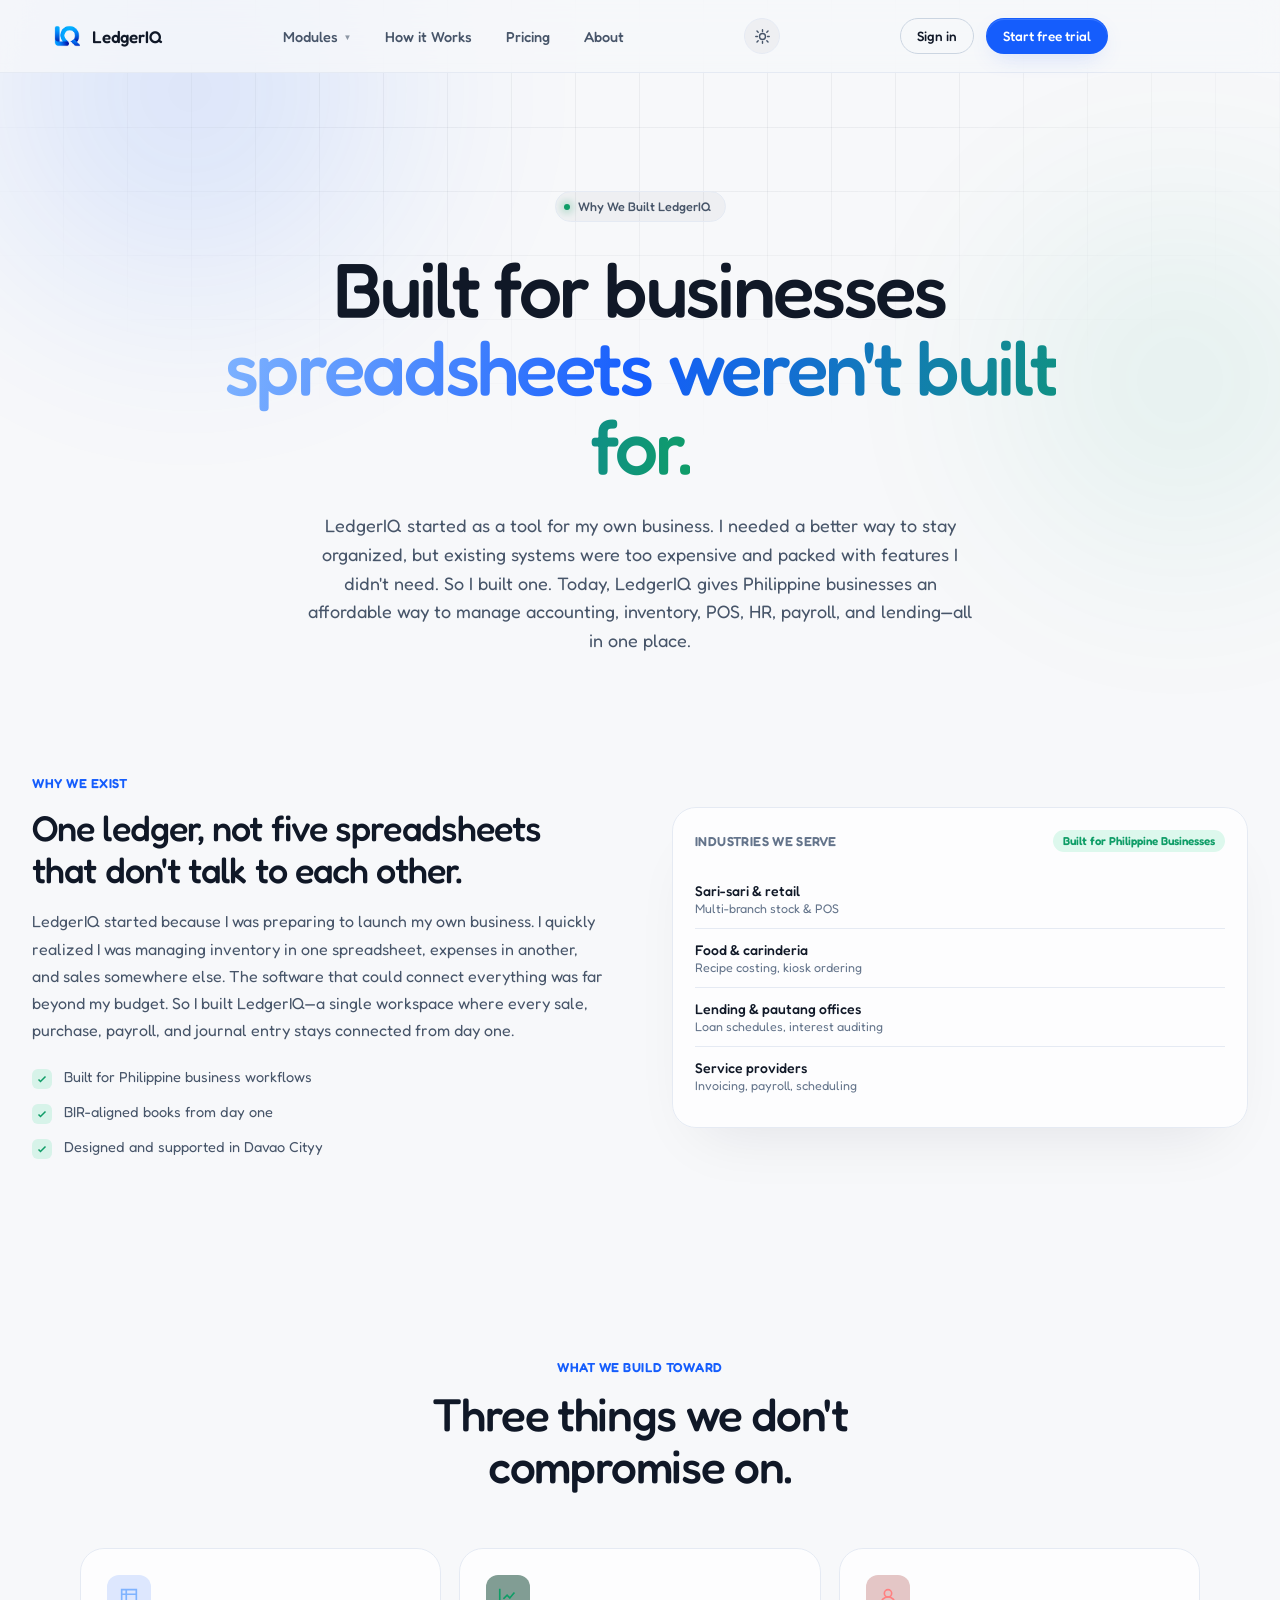
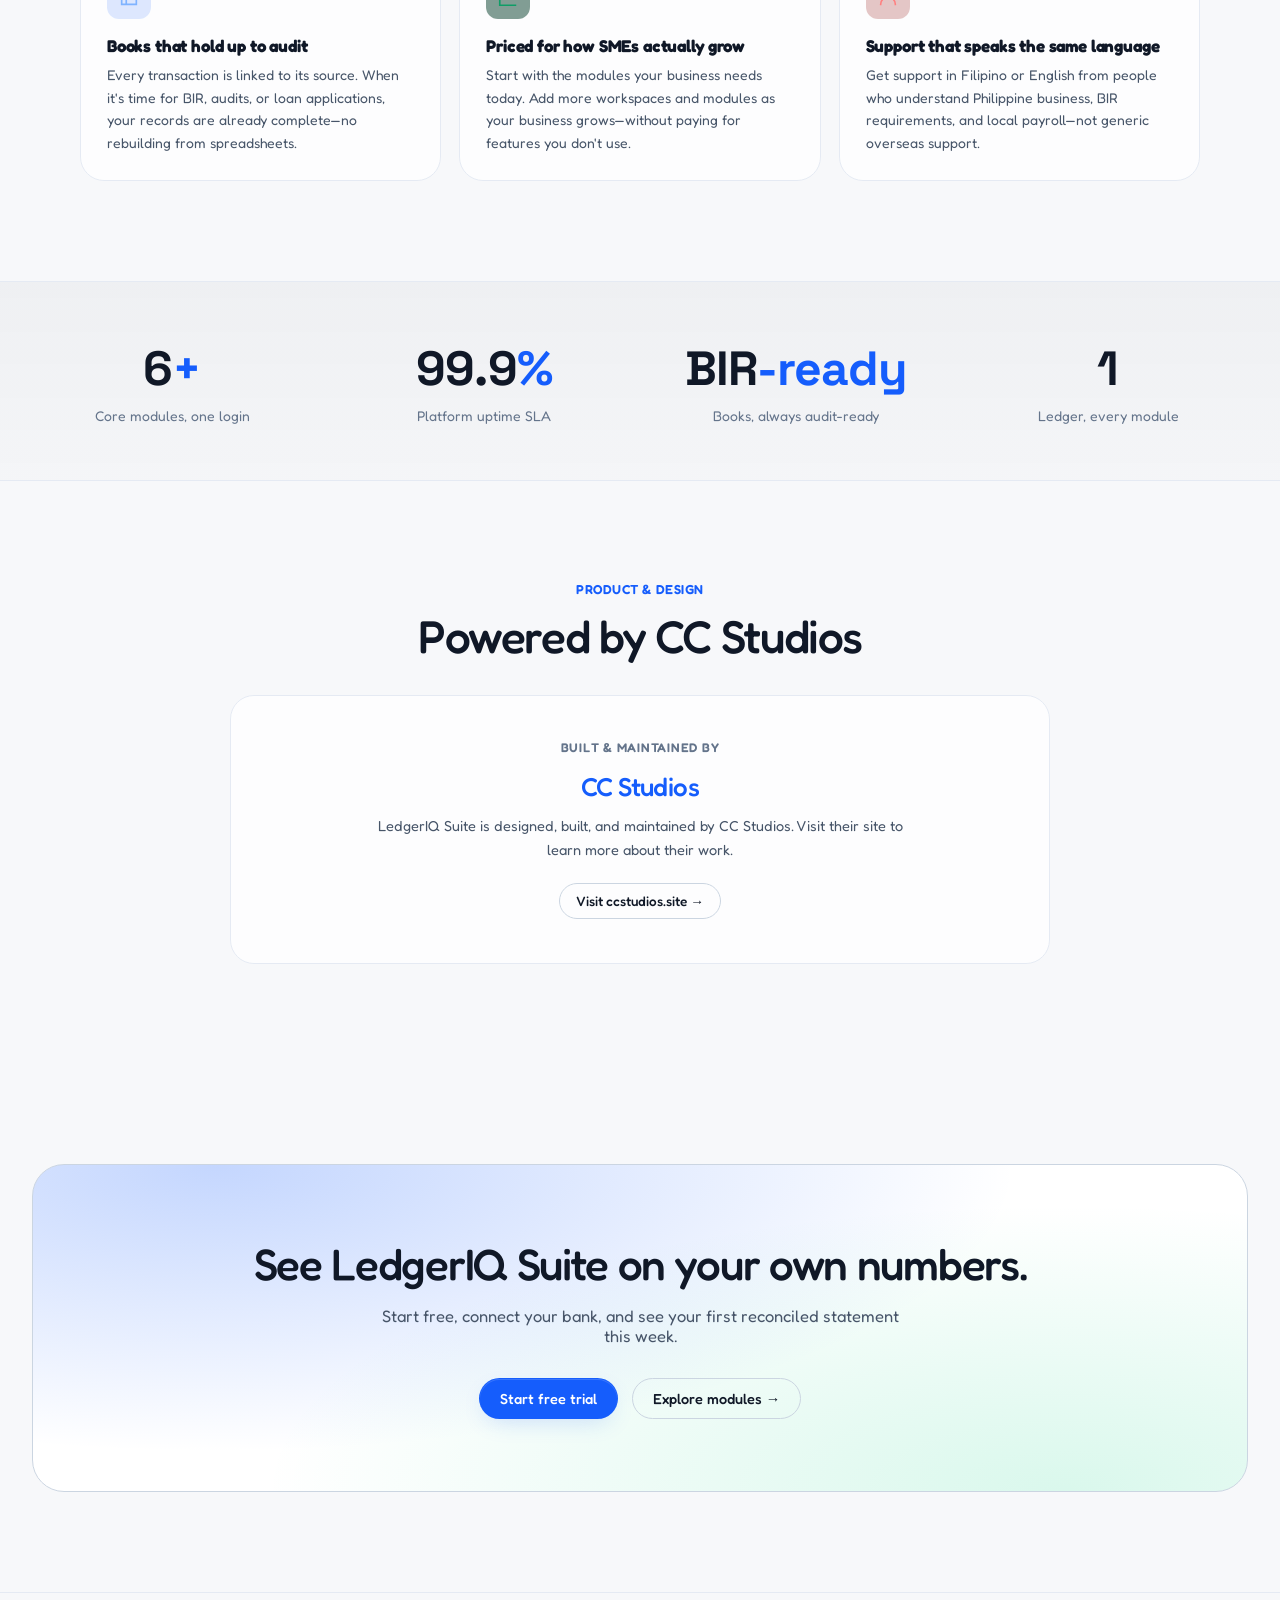
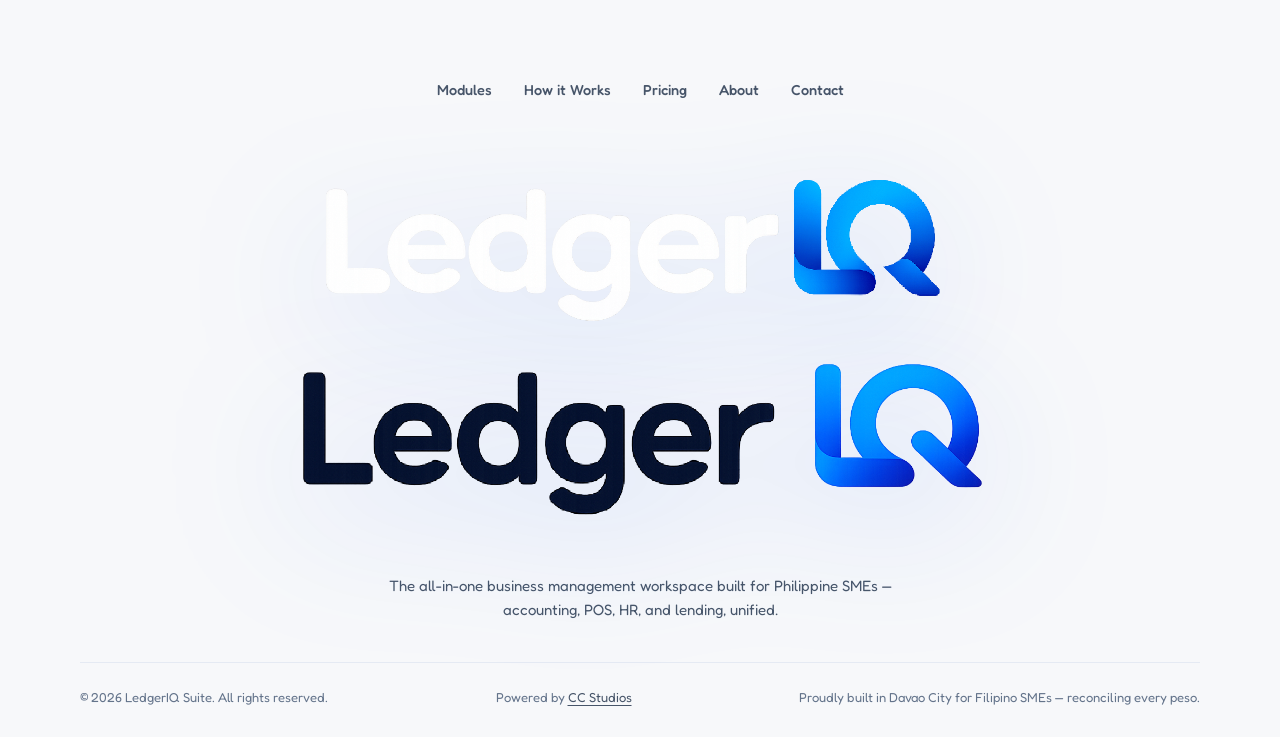
==== about.html @ e9a29557 "fix: theme toggle layout issues" ====
<!DOCTYPE html>
<html lang="en" data-theme="light">
<head>
<meta charset="UTF-8">
<meta name="viewport" content="width=device-width, initial-scale=1.0">
<title>About — Powered by CC Studios | LedgerIQ Suite</title>
<link rel="icon" type="image/png" href="[data-uri]">
<link rel="preconnect" href="https://fonts.googleapis.com">
<link rel="preconnect" href="https://fonts.gstatic.com" crossorigin>
<link href="https://fonts.googleapis.com/css2?family=Fredoka:wght@400;500;600;700&family=Space+Grotesk:wght@500;600;700&display=swap" rel="stylesheet">
<link rel="stylesheet" href="styles.css">
</head>
<body>

<div class="bg-fx">
  <div class="bg-grid"></div>
  <div class="orb orb-blue"></div>
  <div class="orb orb-green"></div>
</div>
<header>
  <nav>
    <a href="index.html" class="logo">
      <span class="logo-mark"><img src="[data-uri]" alt="LedgerIQ"></span>
      LedgerIQ
    </a>
    <div class="nav-links">
      <div class="dropdown">
        <a href="modules.html" class="dropdown-trigger">Modules <span class="dropdown-arrow">▼</span></a>
        <div class="dropdown-menu">
          <a href="modules.html">All Modules Overview</a>
          <a href="help/lending-module-guide.html">Lending Module Guide</a>
          <a href="help/inventory-module-guide.html">Inventory Module Guide</a>
        </div>
      </div>
      <a href="how-it-works.html">How it Works</a>
      <a href="pricing.html">Pricing</a>
      <a href="about.html">About</a>
      <div class="mobile-cta">
        <a href="https://app.ledgeriqsuite.com/login" class="btn btn-ghost">Sign in</a>
        <a href="https://app.ledgeriqsuite.com/login" class="btn btn-primary">Start free trial</a>
      </div>
    </div>
    <button class="theme-toggle" id="themeToggle" type="button" aria-label="Switch to dark mode" aria-pressed="true">
      <svg class="icon-sun" viewBox="0 0 24 24" fill="none" stroke="currentColor" stroke-width="2" stroke-linecap="round"><circle cx="12" cy="12" r="4.2"/><path d="M12 2.5v2.4M12 19.1v2.4M4.2 4.2l1.7 1.7M18.1 18.1l1.7 1.7M2.5 12h2.4M19.1 12h2.4M4.2 19.8l1.7-1.7M18.1 5.9l1.7-1.7"/></svg>
      <svg class="icon-moon" viewBox="0 0 24 24" fill="none" stroke="currentColor" stroke-width="2" stroke-linecap="round" stroke-linejoin="round"><path d="M20 14.5A8.5 8.5 0 019.5 4a8.5 8.5 0 1010.5 10.5z"/></svg>
    </button>
    <div class="nav-cta">
      <a href="https://app.ledgeriqsuite.com/login" class="btn btn-ghost btn-sm">Sign in</a>
      <a href="https://app.ledgeriqsuite.com/login" class="btn btn-primary btn-sm">Start free trial</a>
    </div>
    <button class="nav-toggle" id="navToggle" type="button" aria-label="Toggle navigation menu">
      <svg viewBox="0 0 24 24" fill="none" stroke="currentColor" stroke-width="2" stroke-linecap="round" stroke-linejoin="round">
        <line class="line-1" x1="3" y1="12" x2="21" y2="12"></line>
        <line class="line-2" x1="3" y1="6" x2="21" y2="6"></line>
        <line class="line-3" x1="3" y1="18" x2="21" y2="18"></line>
      </svg>
    </button>
    <div class="nav-overlay" id="navOverlay"></div>
  </nav>
</header>

<main id="top">

  <!-- HERO -->
  <section class="hero" style="padding-top:118px;padding-bottom:20px;">
    <div class="hero-inner">
      <div class="eyebrow"><span class="dot"></span> Why We Built LedgerIQ</div>
      <h1 class="hero-title">Built for businesses <span class="accent">spreadsheets weren't built for.</span></h1>
      <p class="hero-sub about-hero-sub">LedgerIQ started as a tool for my own business. I needed a better way to stay organized, but existing systems were too expensive and packed with features I didn't need. So I built one. Today, LedgerIQ gives Philippine businesses an affordable way to manage accounting, inventory, POS, HR, payroll, and lending—all in one place.</p>
    </div>
  </section>

  <!-- MISSION -->
  <section>
    <div class="feature-row reveal">
      <div class="feature-copy">
        <div class="section-tag">Why we exist</div>
        <h3>One ledger, not five spreadsheets that don't talk to each other.</h3>
        <p>LedgerIQ started because I was preparing to launch my own business. I quickly realized I was managing inventory in one spreadsheet, expenses in another, and sales somewhere else. The software that could connect everything was far beyond my budget. So I built LedgerIQ—a single workspace where every sale, purchase, payroll, and journal entry stays connected from day one.</p>
        <ul class="feature-list">
          <li><span class="check"><svg viewBox="0 0 24 24" fill="none" stroke="currentColor" stroke-width="3"><path d="M5 13l4 4L19 7"/></svg></span> Built for Philippine business workflows</li>
          <li><span class="check"><svg viewBox="0 0 24 24" fill="none" stroke="currentColor" stroke-width="3"><path d="M5 13l4 4L19 7"/></svg></span> BIR-aligned books from day one</li>
          <li><span class="check"><svg viewBox="0 0 24 24" fill="none" stroke="currentColor" stroke-width="3"><path d="M5 13l4 4L19 7"/></svg></span> Designed and supported in Davao Cityy</li>
        </ul>
      </div>
      <div class="panel-wrap">
        <div class="panel">
          <div class="panel-header"><div class="t">Industries we serve</div><div class="pill">Built for Philippine Businesses</div></div>
          <div class="row-line"><div><div class="name">Sari-sari &amp; retail</div><div class="sub">Multi-branch stock &amp; POS</div></div></div>
          <div class="row-line"><div><div class="name">Food &amp; carinderia</div><div class="sub">Recipe costing, kiosk ordering</div></div></div>
          <div class="row-line"><div><div class="name">Lending &amp; pautang offices</div><div class="sub">Loan schedules, interest auditing</div></div></div>
          <div class="row-line"><div><div class="name">Service providers</div><div class="sub">Invoicing, payroll, scheduling</div></div></div>
        </div>
      </div>
    </div>
  </section>

  <!-- VALUES -->
  <section>
    <div class="section-head reveal">
      <div class="section-tag">What we build toward</div>
      <h2 class="section-title">Three things we don't compromise on.</h2>
    </div>
    <div class="values-grid reveal">
      <div class="value-card">
        <div class="b-icon blue"><svg viewBox="0 0 24 24" fill="none" stroke="currentColor" stroke-width="1.8"><path d="M4 4h16v16H4z"/><path d="M4 9h16M9 4v16"/></svg></div>
        <h4>Books that hold up to audit</h4>
        <p>Every transaction is linked to its source. When it's time for BIR, audits, or loan applications, your records are already complete—no rebuilding from spreadsheets.</p>
      </div>
      <div class="value-card">
        <div class="b-icon green"><svg viewBox="0 0 24 24" fill="none" stroke="currentColor" stroke-width="1.8"><path d="M3 3v18h18"/><path d="M7 14l4-4 3 3 5-6"/></svg></div>
        <h4>Priced for how SMEs actually grow</h4>
        <p>Start with the modules your business needs today. Add more workspaces and modules as your business grows—without paying for features you don't use.</p>
      </div>
      <div class="value-card">
        <div class="b-icon red"><svg viewBox="0 0 24 24" fill="none" stroke="currentColor" stroke-width="1.8"><circle cx="12" cy="8" r="4"/><path d="M4 21v-1a8 8 0 0116 0v1"/></svg></div>
        <h4>Support that speaks the same language</h4>
        <p>Get support in Filipino or English from people who understand Philippine business, BIR requirements, and local payroll—not generic overseas support.</p>
      </div>
    </div>
  </section>

  <!-- STATS -->
  <section class="stats-band" style="padding:56px 32px;">
    <div class="stats-grid reveal">
      <div><div class="stat-num">6<span class="u">+</span></div><div class="stat-lbl">Core modules, one login</div></div>
      <div><div class="stat-num">99.9<span class="u">%</span></div><div class="stat-lbl">Platform uptime SLA</div></div>
      <div><div class="stat-num">BIR<span class="u">-ready</span></div><div class="stat-lbl">Books, always audit-ready</div></div>
      <div><div class="stat-num">1<span class="u"></span></div><div class="stat-lbl">Ledger, every module</div></div>
    </div>
  </section>

  <!-- POWERED BY -->
  <section>
    <div class="section-head reveal" style="margin-bottom:32px;">
      <div class="section-tag">Product &amp; design</div>
      <h2 class="section-title">Powered by CC Studios</h2>
    </div>
    <div class="powered-by reveal">
      <div class="pb-label">Built &amp; maintained by</div>
      <div class="pb-name"><a href="https://www.ccstudios.site/" target="_blank" rel="noopener">CC Studios</a></div>
      <p>LedgerIQ Suite is designed, built, and maintained by CC Studios. Visit their site to learn more about their work.</p>
      <a href="https://www.ccstudios.site/" target="_blank" rel="noopener" class="btn btn-ghost btn-sm">Visit ccstudios.site →</a>
    </div>
  </section>

  <!-- CTA -->
  <section>
    <div class="cta-banner reveal">
      <h2>See LedgerIQ Suite on your own numbers.</h2>
      <p>Start free, connect your bank, and see your first reconciled statement this week.</p>
      <div class="cta-row">
        <a href="pricing.html" class="btn btn-primary">Start free trial</a>
        <a href="modules.html" class="btn btn-ghost">Explore modules →</a>
      </div>
    </div>
  </section>

</main>

<footer class="big-footer">
  <div class="footer-links-inline">
    <a href="modules.html">Modules</a>
    <a href="how-it-works.html">How it Works</a>
    <a href="pricing.html">Pricing</a>
    <a href="about.html">About</a>
    <a href="#">Contact</a>
  </div>

  <div class="big-wordmark-wrap">
    <a href="index.html" aria-label="LedgerIQ Suite home">
      <img class="logo-dark" src="[data-uri]" alt="LedgerIQ Suite">
      <img class="logo-light" src="[data-uri]" alt="LedgerIQ Suite">
    </a>
  </div>

  <p class="footer-tagline">The all-in-one business management workspace built for Philippine SMEs — accounting, POS, HR, and lending, unified.</p>

  <div class="footer-bottom-bar">
    <span>© 2026 LedgerIQ Suite. All rights reserved.</span>
    <span>Powered by <a href="https://www.ccstudios.site/" target="_blank" rel="noopener">CC Studios</a></span>
    <span>Proudly built in Davao City for Filipino SMEs — reconciling every peso.</span>
  </div>
</footer>

<script>
  // Scroll reveal
  const io = new IntersectionObserver((entries)=>{
    entries.forEach(e=>{ if(e.isIntersecting){ e.target.classList.add('in'); io.unobserve(e.target); } });
  }, {threshold:0.12});
  document.querySelectorAll('.reveal').forEach(el=>io.observe(el));

  // Mobile Nav Toggle
  const navToggle = document.getElementById('navToggle');
  const nav = document.querySelector('nav');
  const navOverlay = document.getElementById('navOverlay');

  if (navToggle && nav) {
    navToggle.addEventListener('click', () => {
      nav.classList.toggle('mobile-active');
    });
  }

  if (navOverlay && nav) {
    navOverlay.addEventListener('click', () => {
      nav.classList.remove('mobile-active');
    });
  }

  // Close mobile menu when links are clicked
  const navLinksList = document.querySelectorAll('.nav-links a:not(.dropdown-trigger)');
  navLinksList.forEach(link => {
    link.addEventListener('click', () => {
      if (nav) {
        nav.classList.remove('mobile-active');
      }
    });
  });

  // Theme toggle (dark default, no persistence — in-memory only per session)
  const themeToggle = document.getElementById('themeToggle');
  const root = document.documentElement;
  function setTheme(theme){
    if(theme === 'light'){
      root.setAttribute('data-theme','light');
      themeToggle.setAttribute('aria-pressed','true');
      themeToggle.setAttribute('aria-label','Switch to dark mode');
    } else {
      root.removeAttribute('data-theme');
      themeToggle.setAttribute('aria-pressed','false');
      themeToggle.setAttribute('aria-label','Switch to light mode');
    }
  }
  themeToggle.addEventListener('click', ()=>{
    const isLight = root.getAttribute('data-theme') === 'light';
    setTheme(isLight ? 'dark' : 'light');
  });
</script>

</body>
</html>
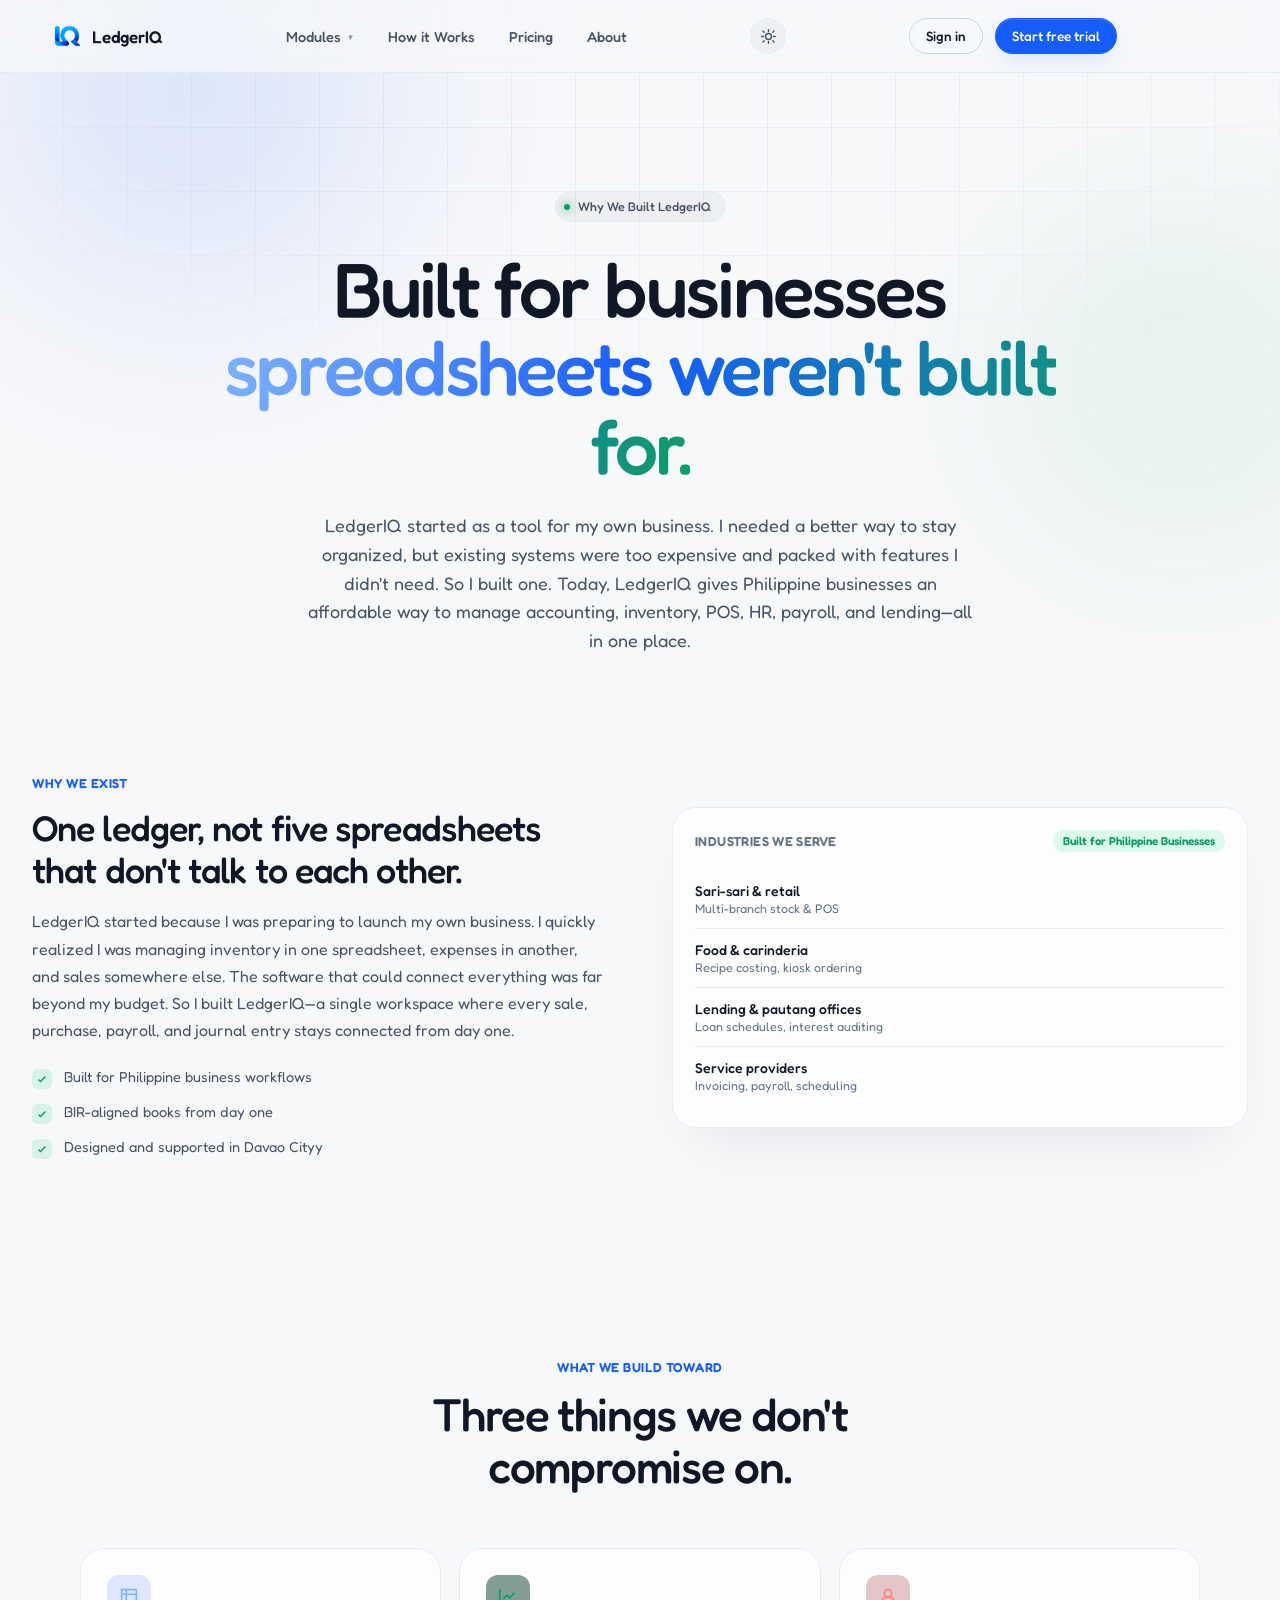
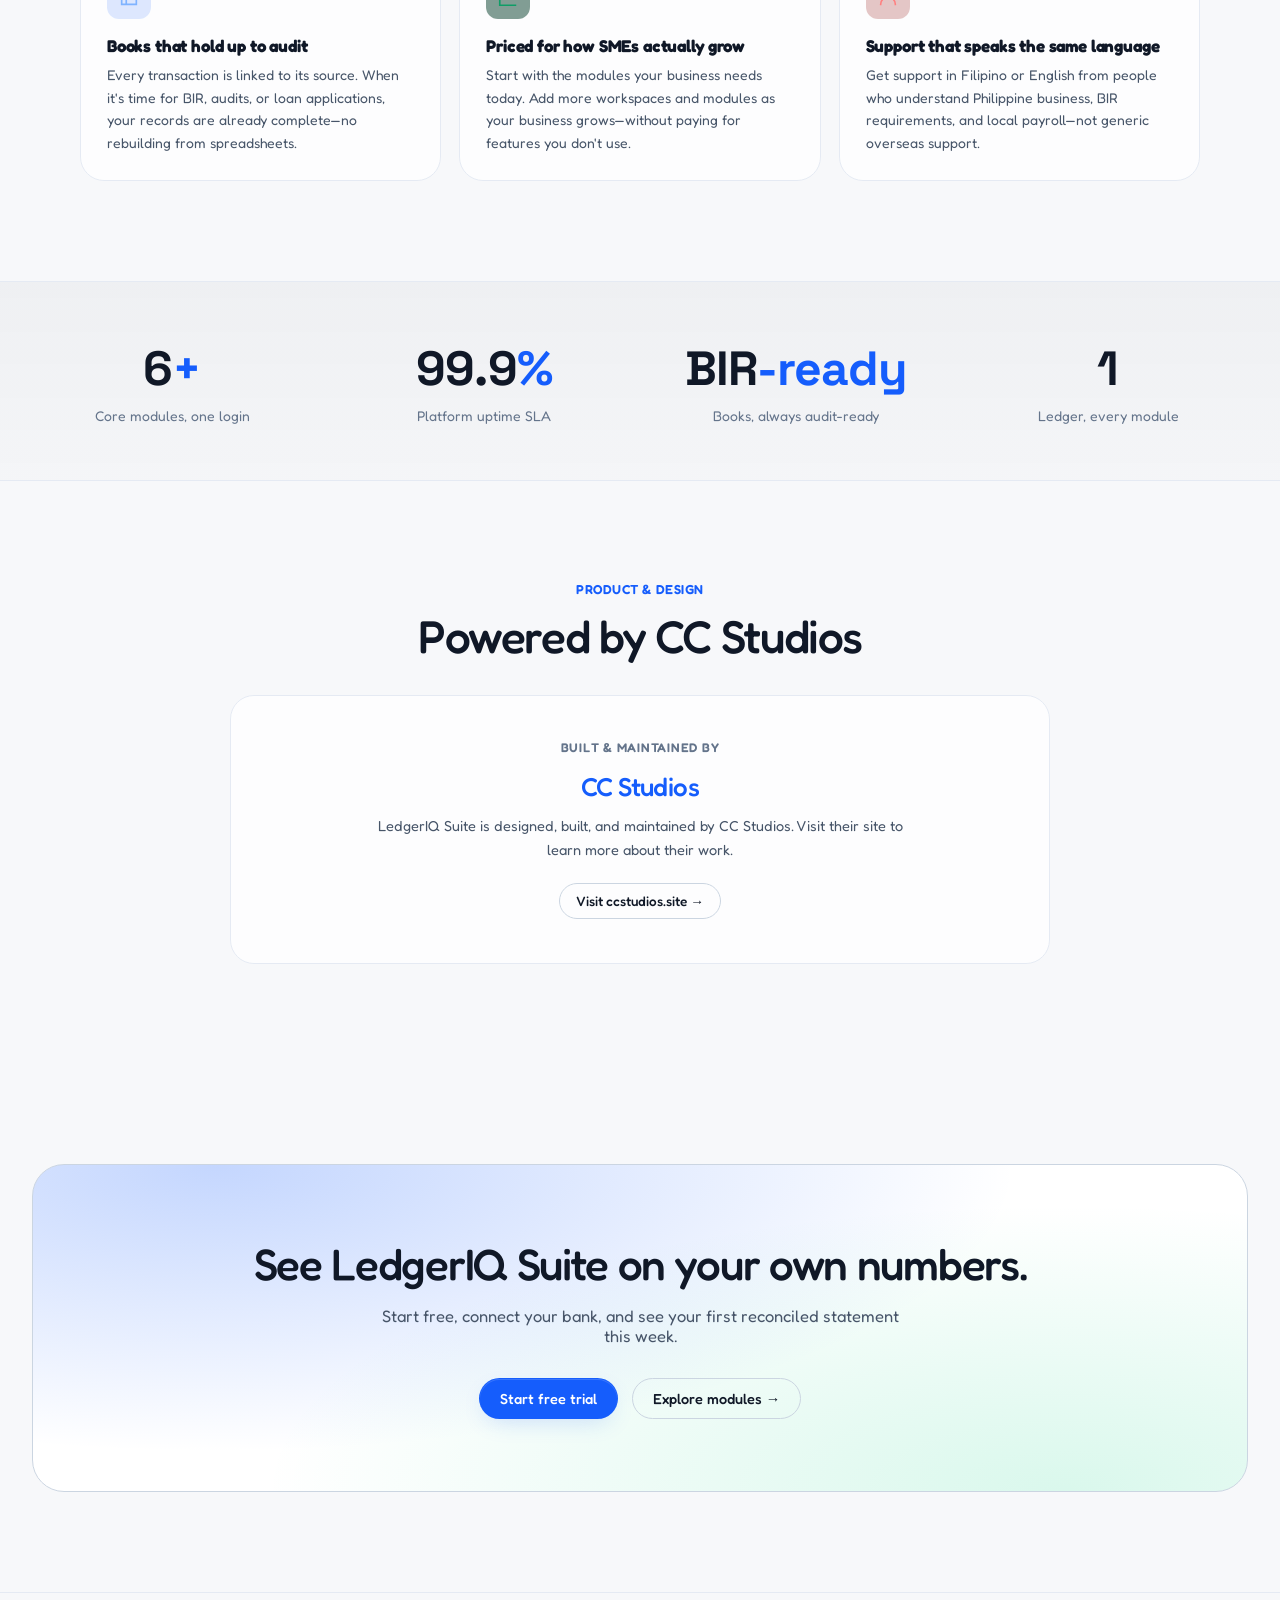
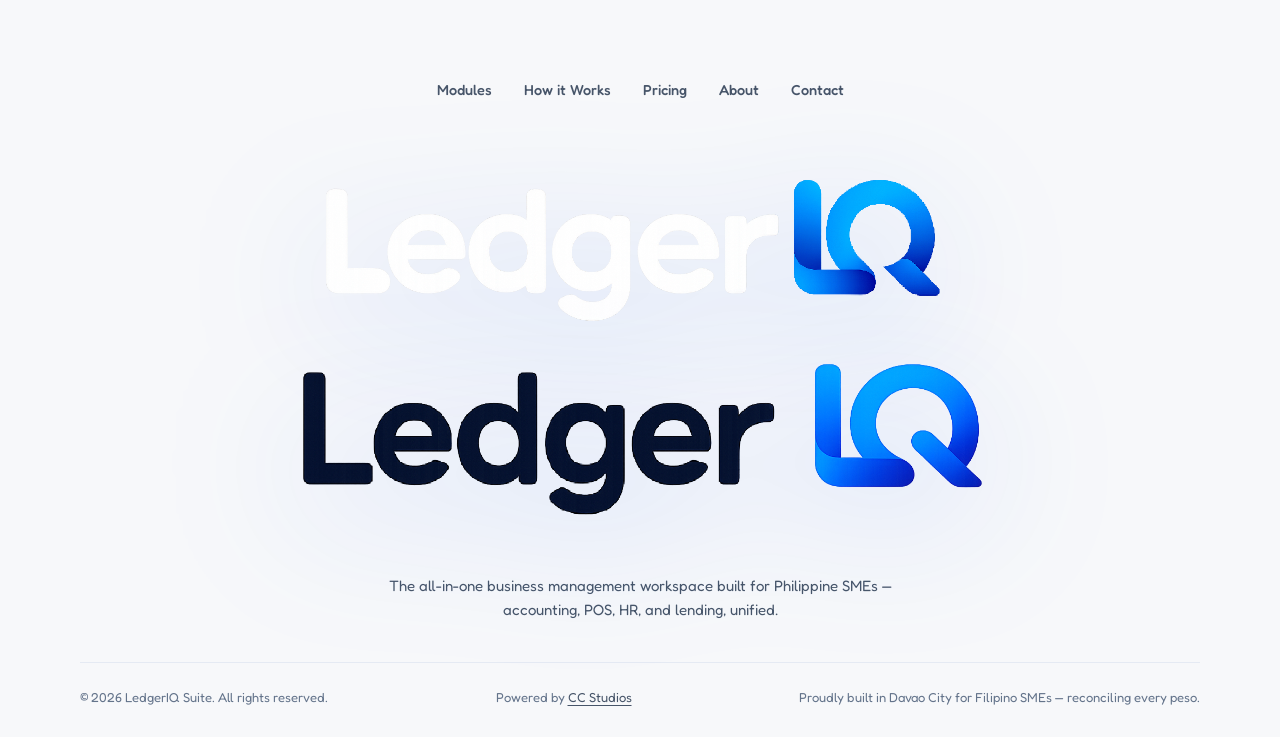
==== commit 1a8c9bcf: "href links improvements and redirection" ====
--- a/about.html
+++ b/about.html
@@ -1,241 +1,324 @@
 <!DOCTYPE html>
 <html lang="en" data-theme="light">
+
 <head>
-<meta charset="UTF-8">
-<meta name="viewport" content="width=device-width, initial-scale=1.0">
-<title>About — Powered by CC Studios | LedgerIQ Suite</title>
-<link rel="icon" type="image/png" href="[data-uri]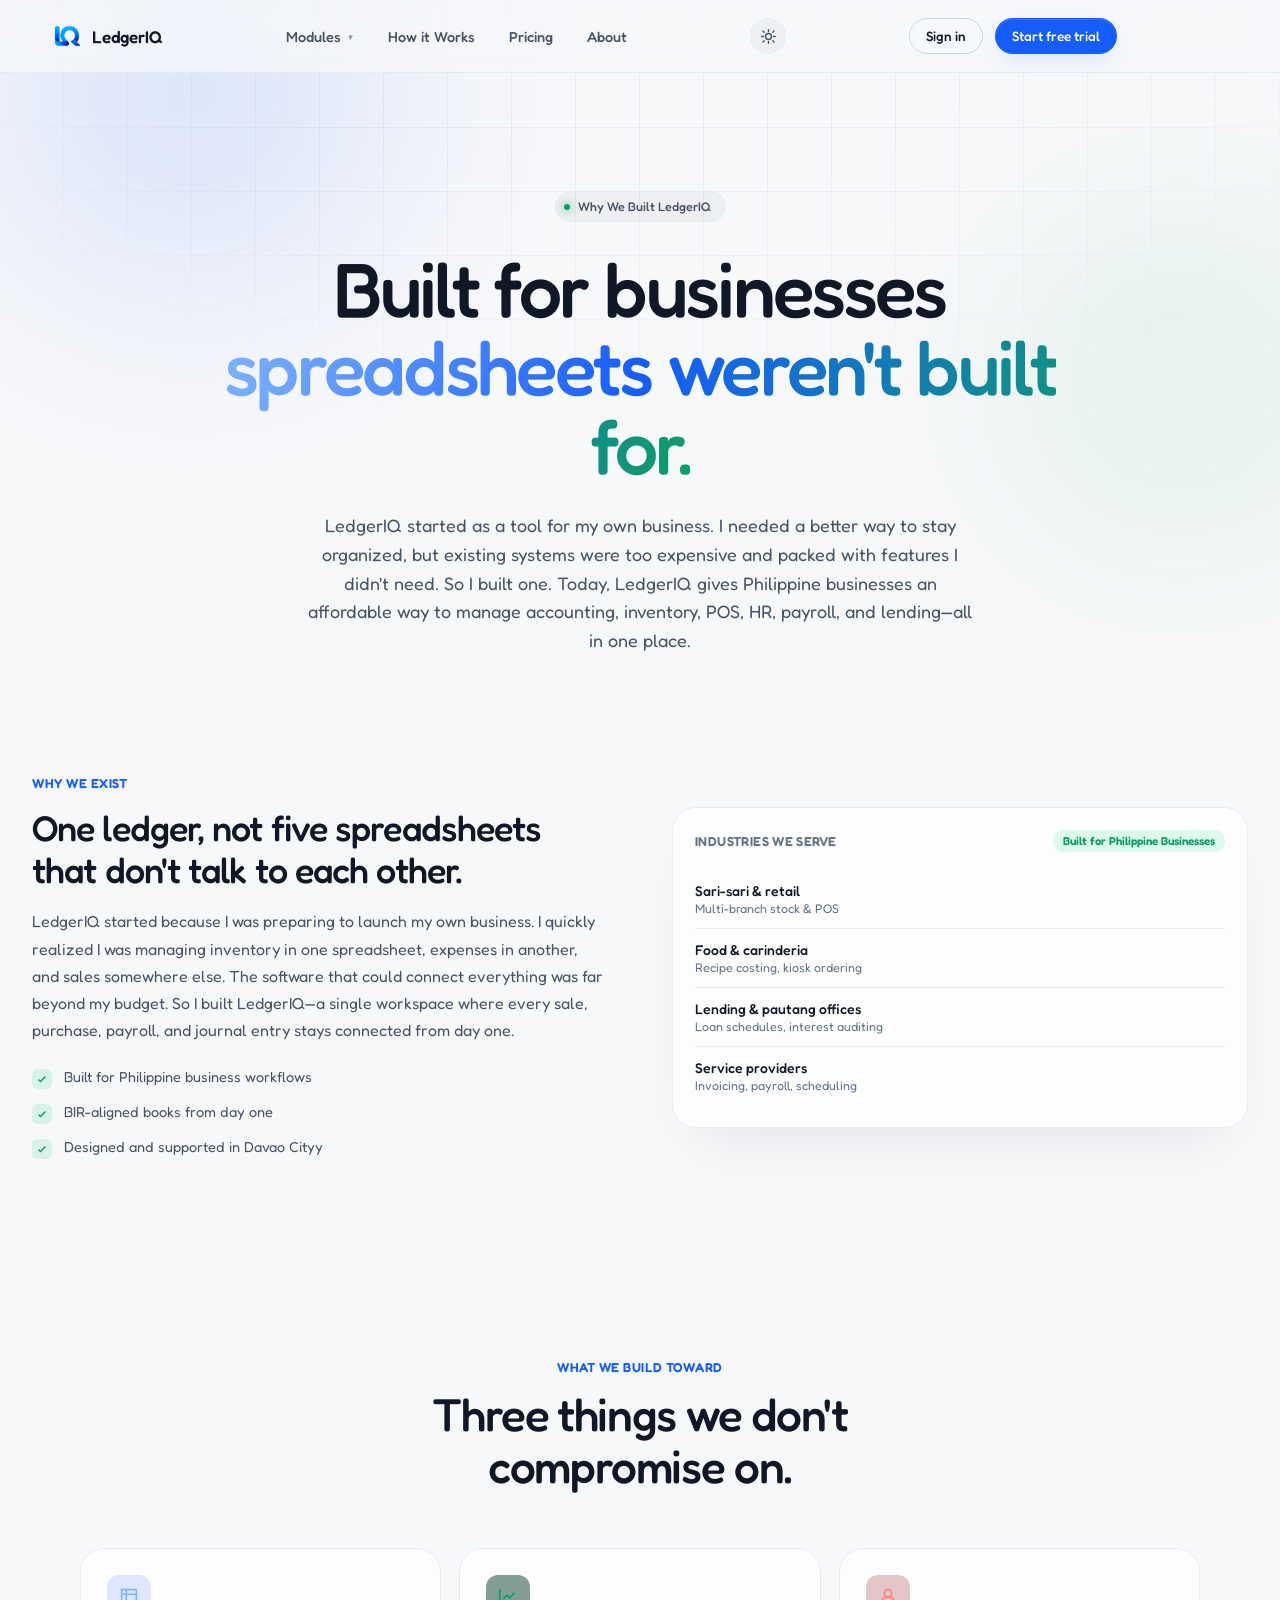
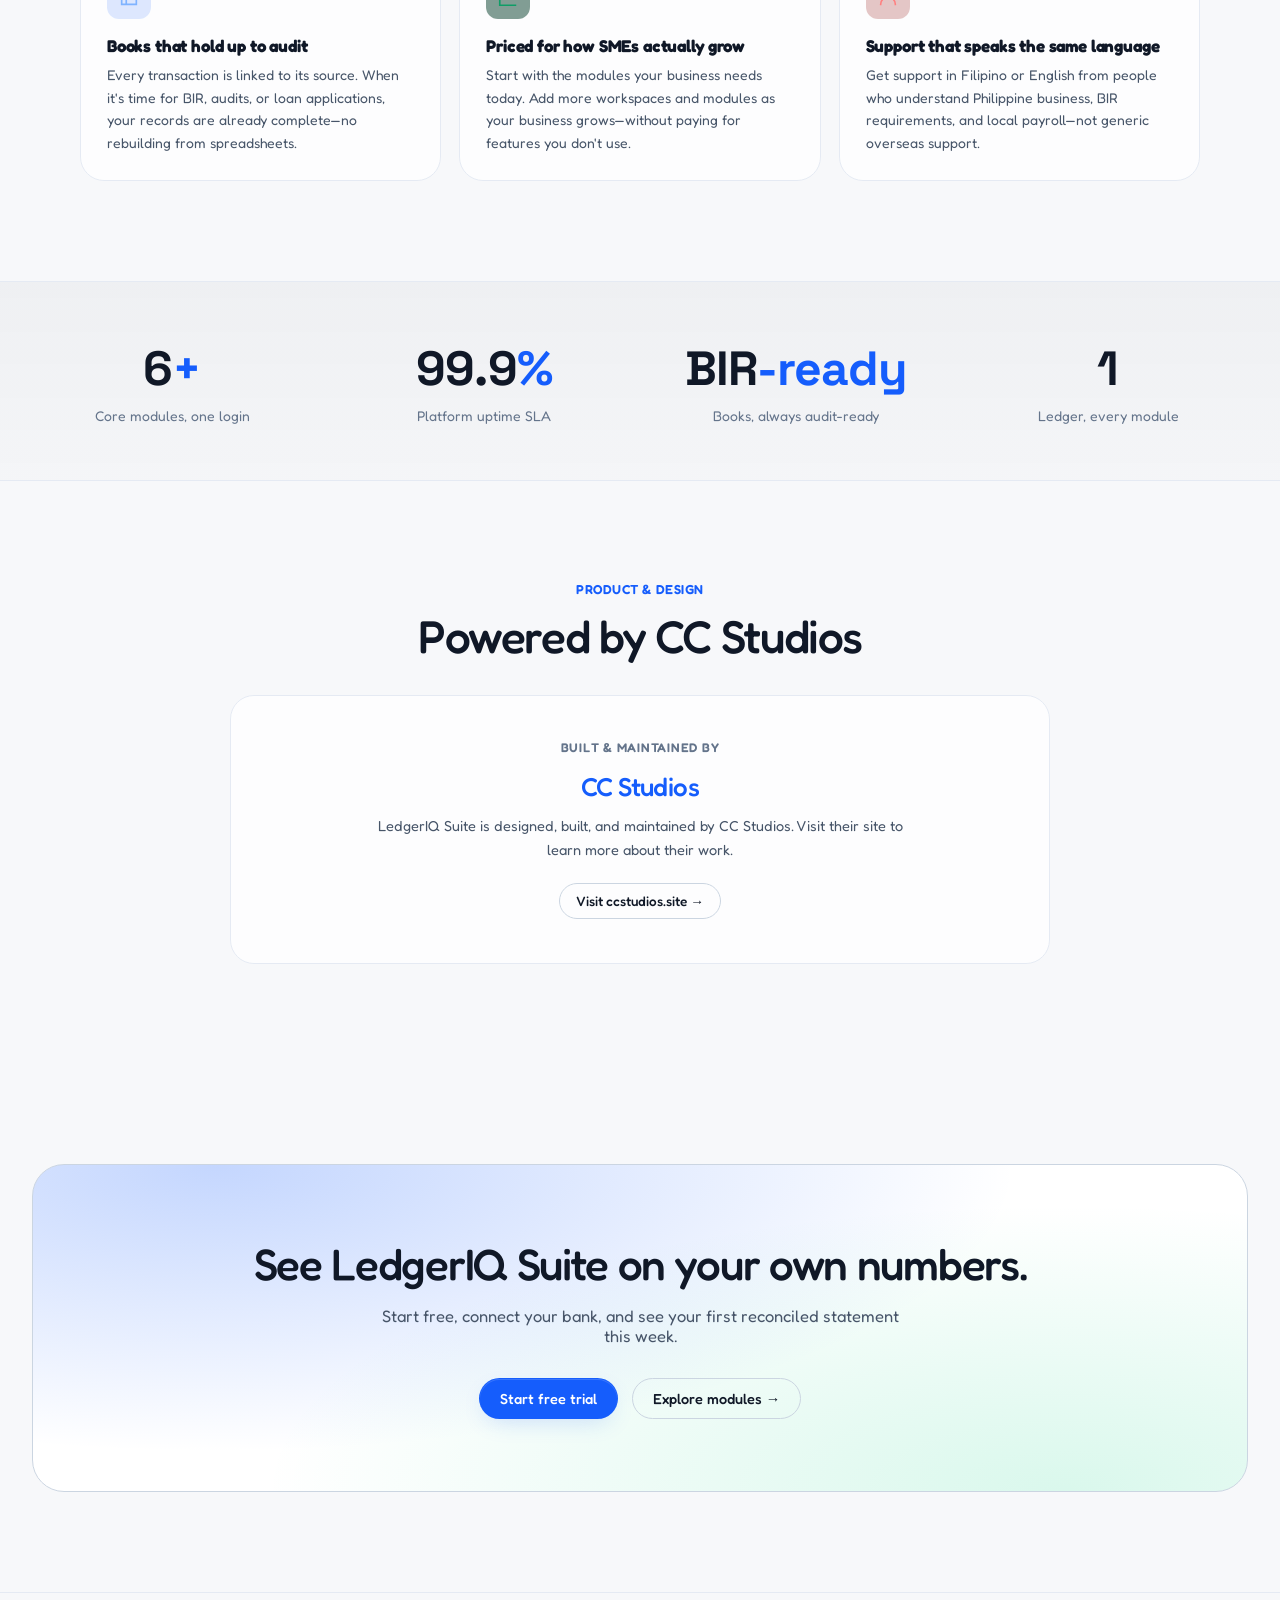
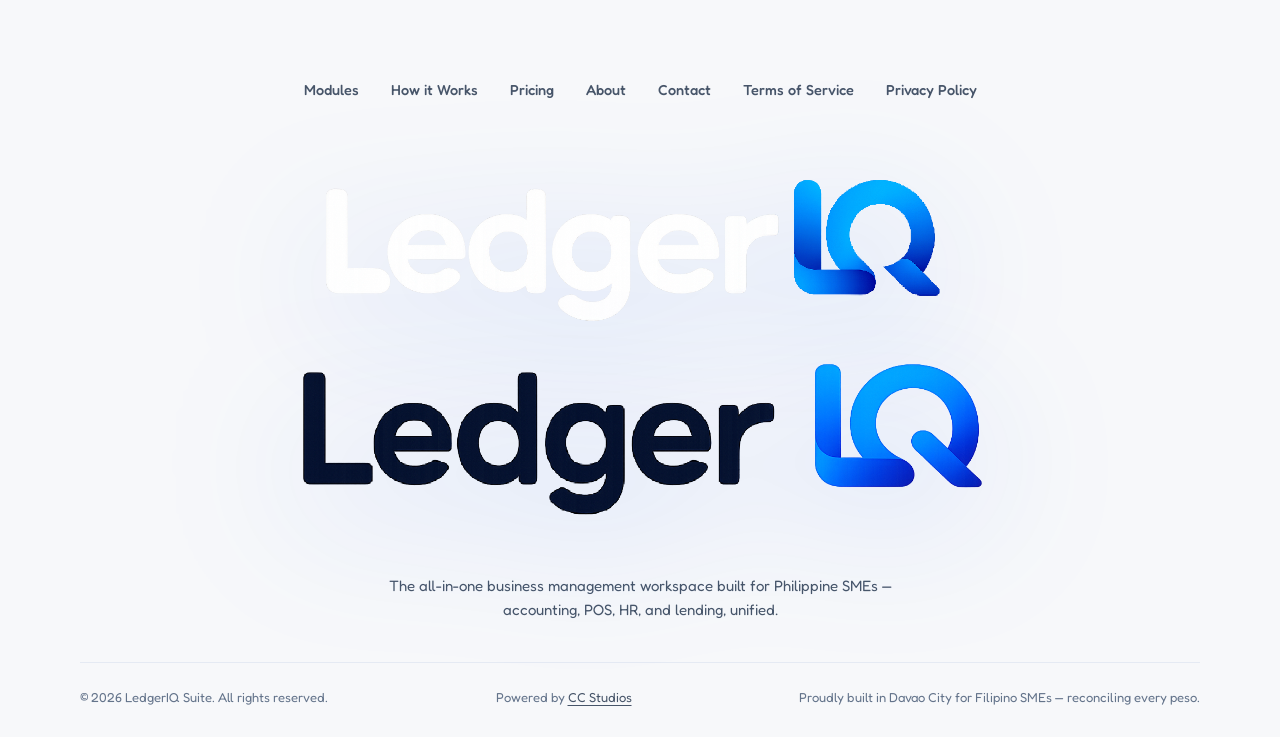
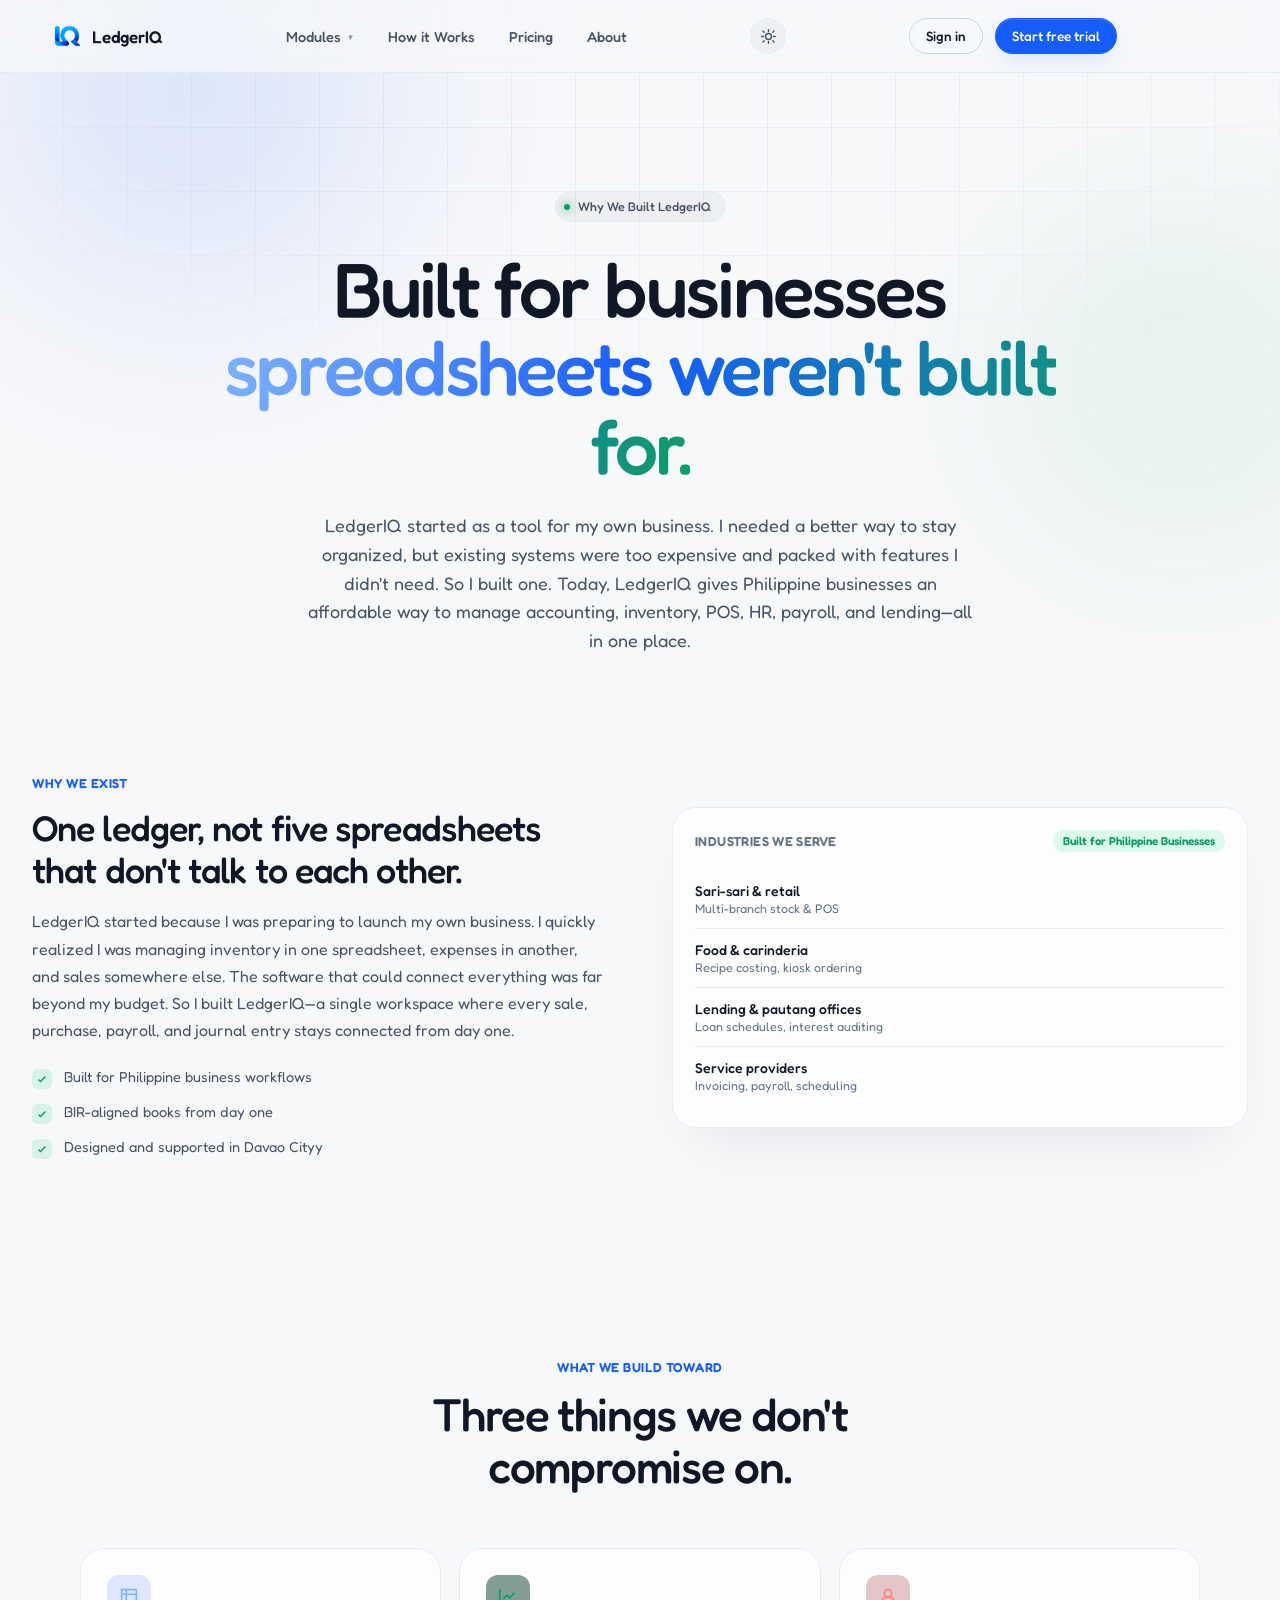
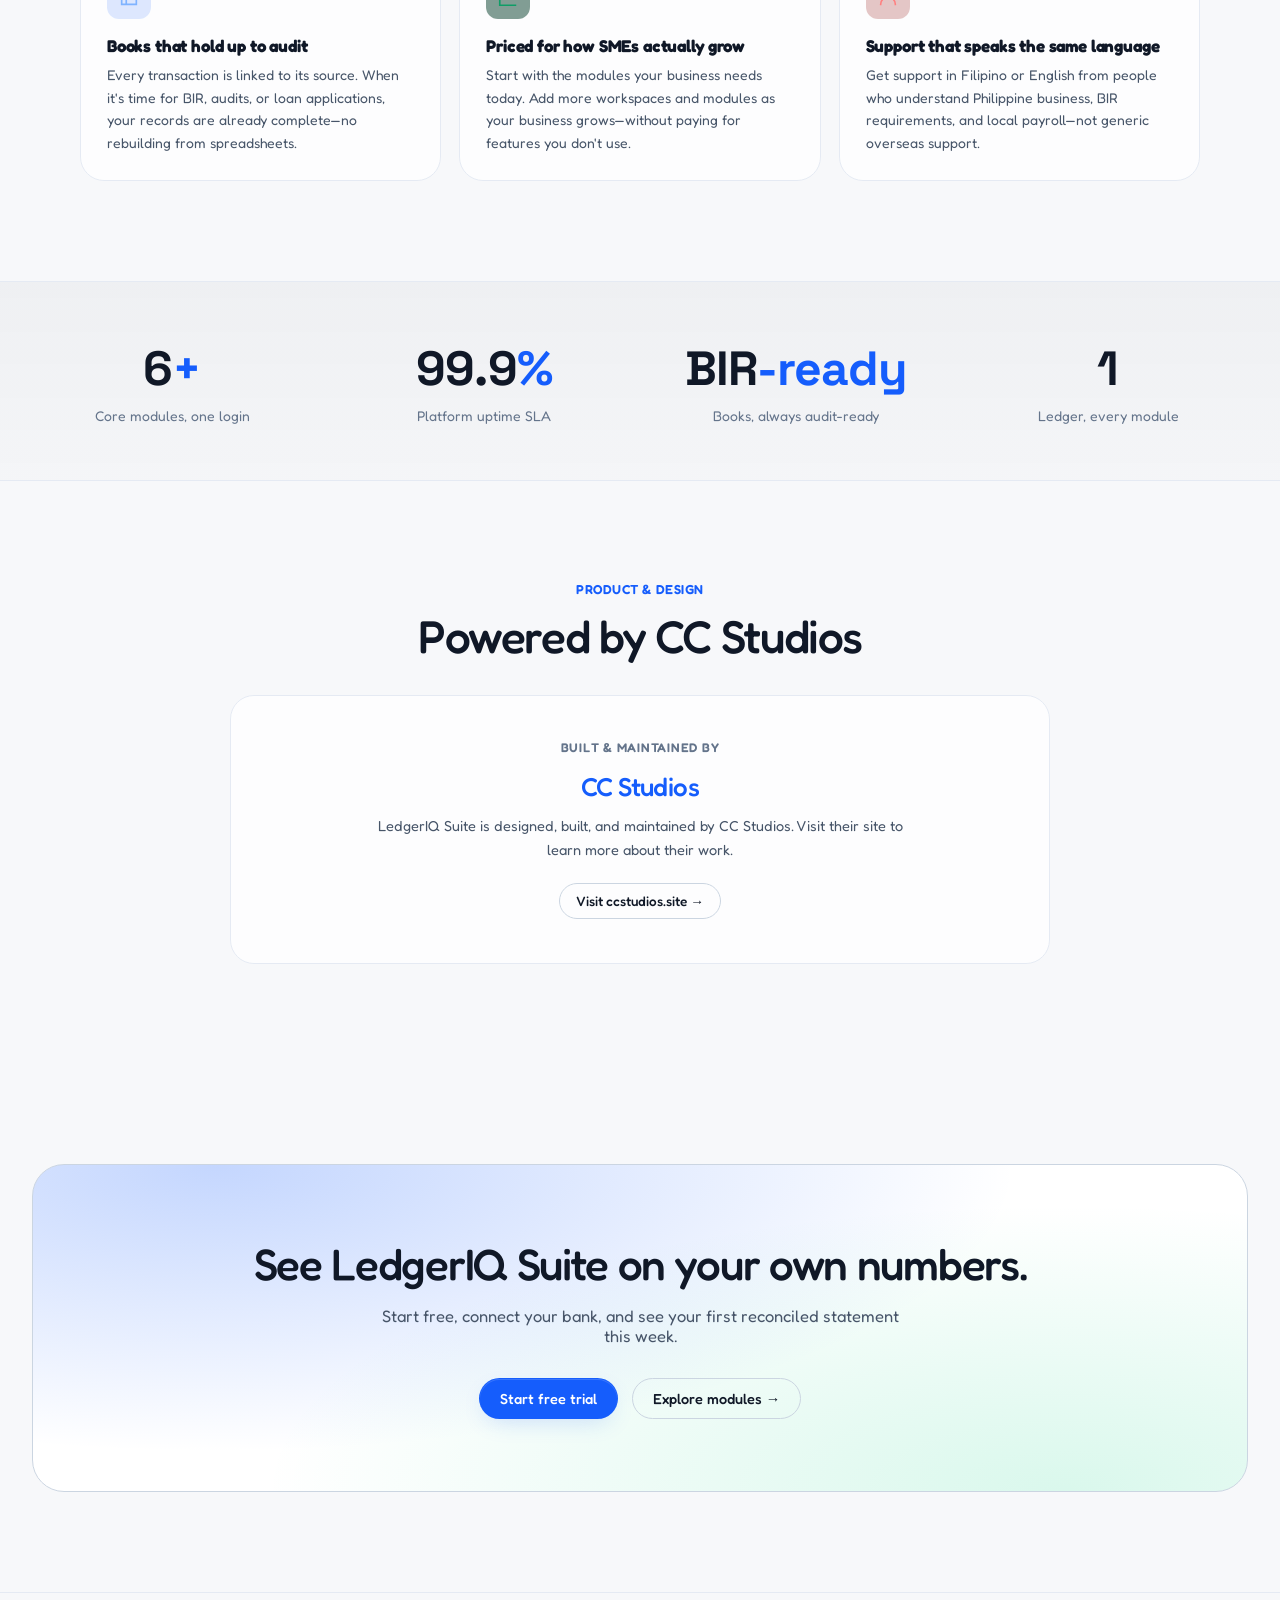
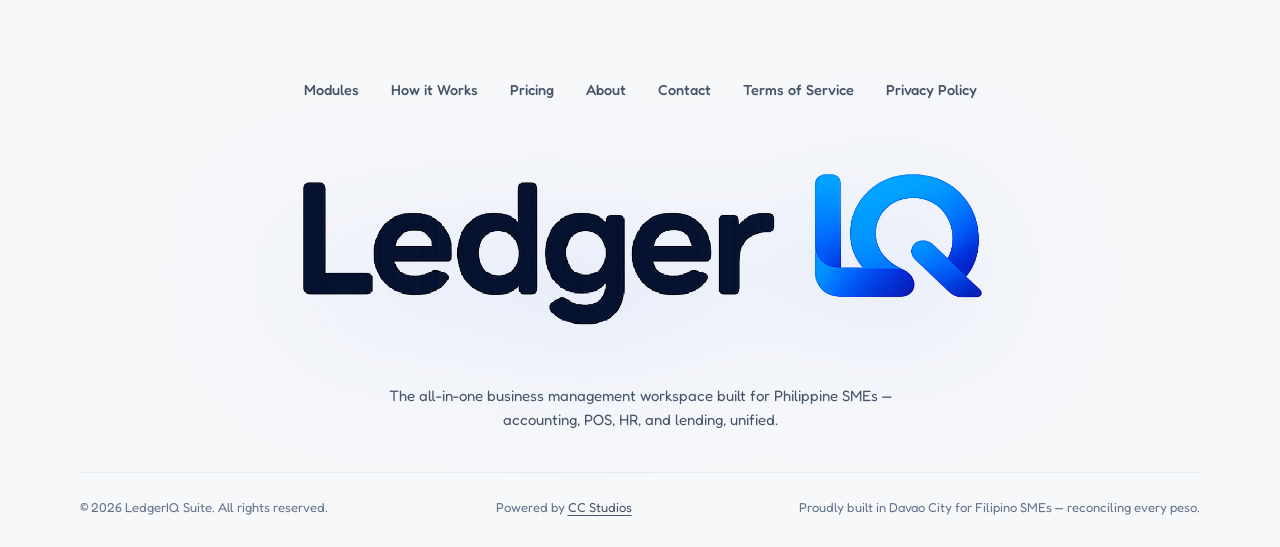
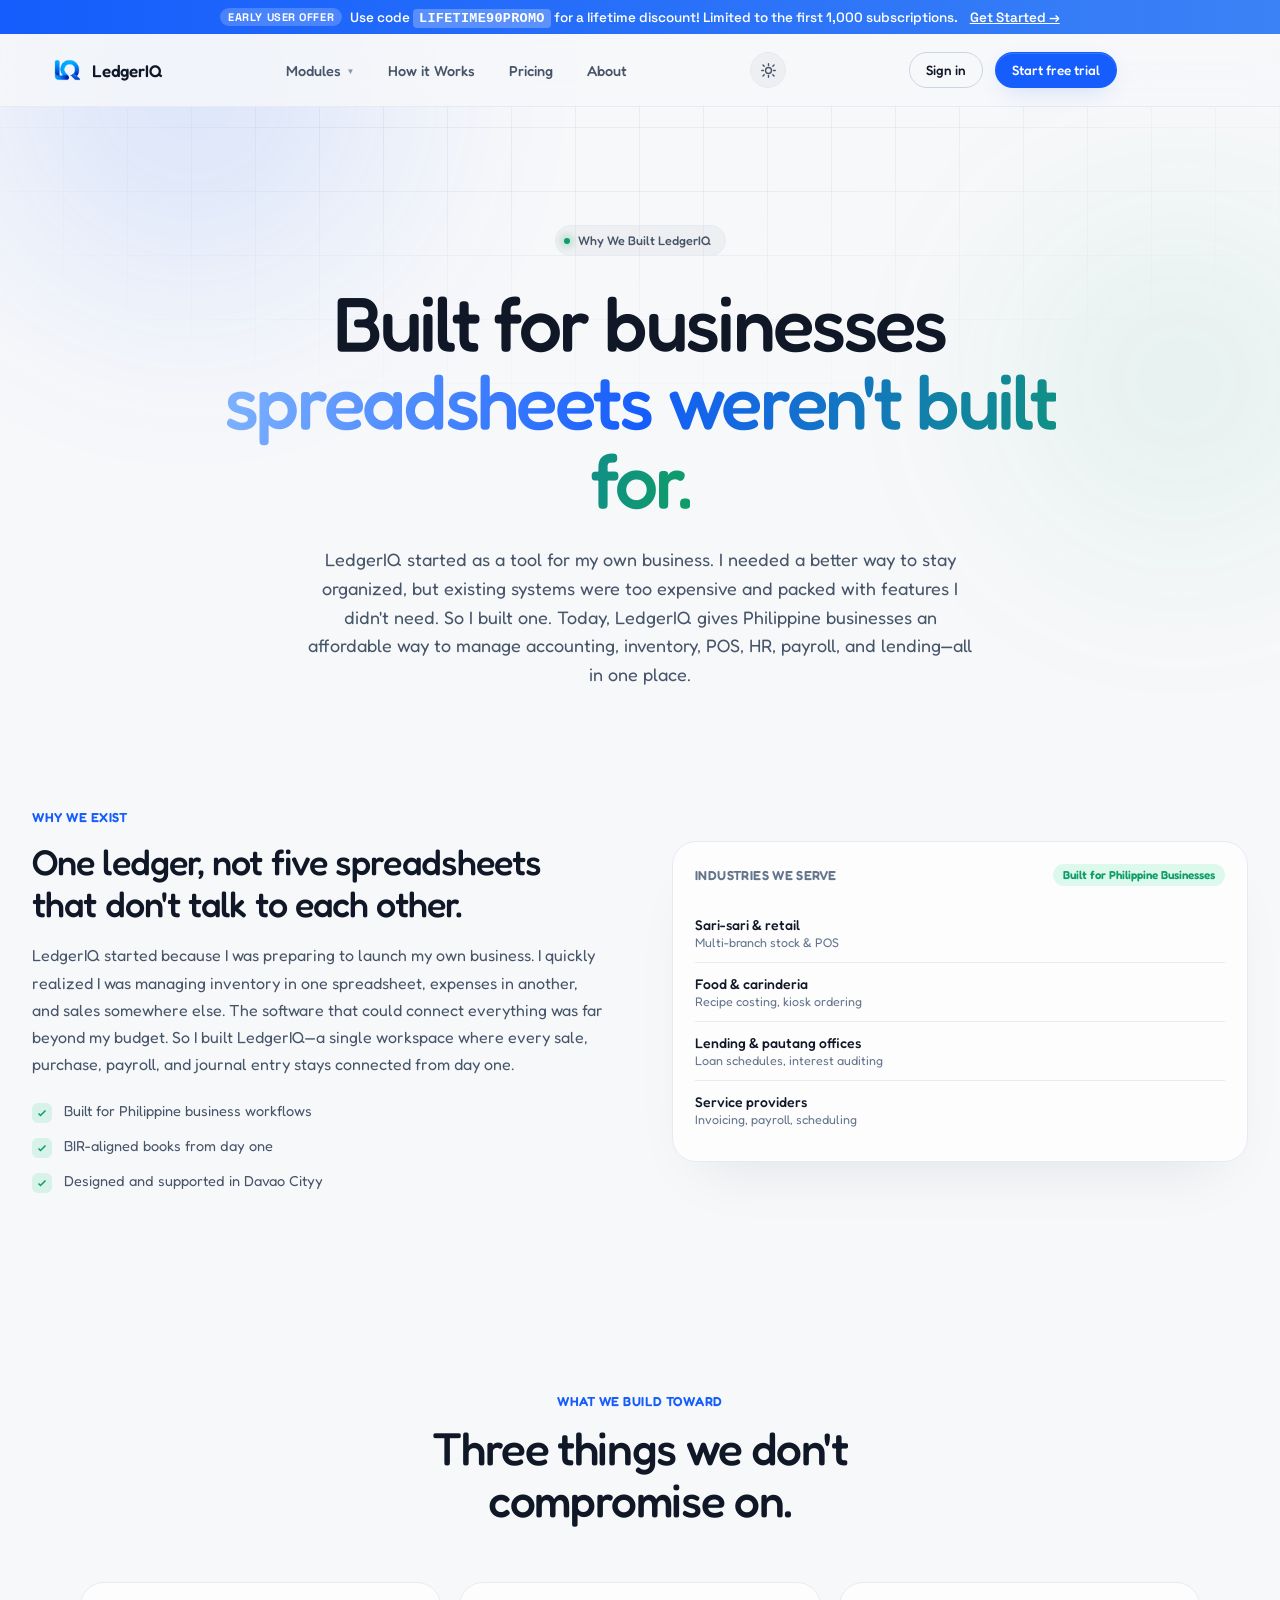
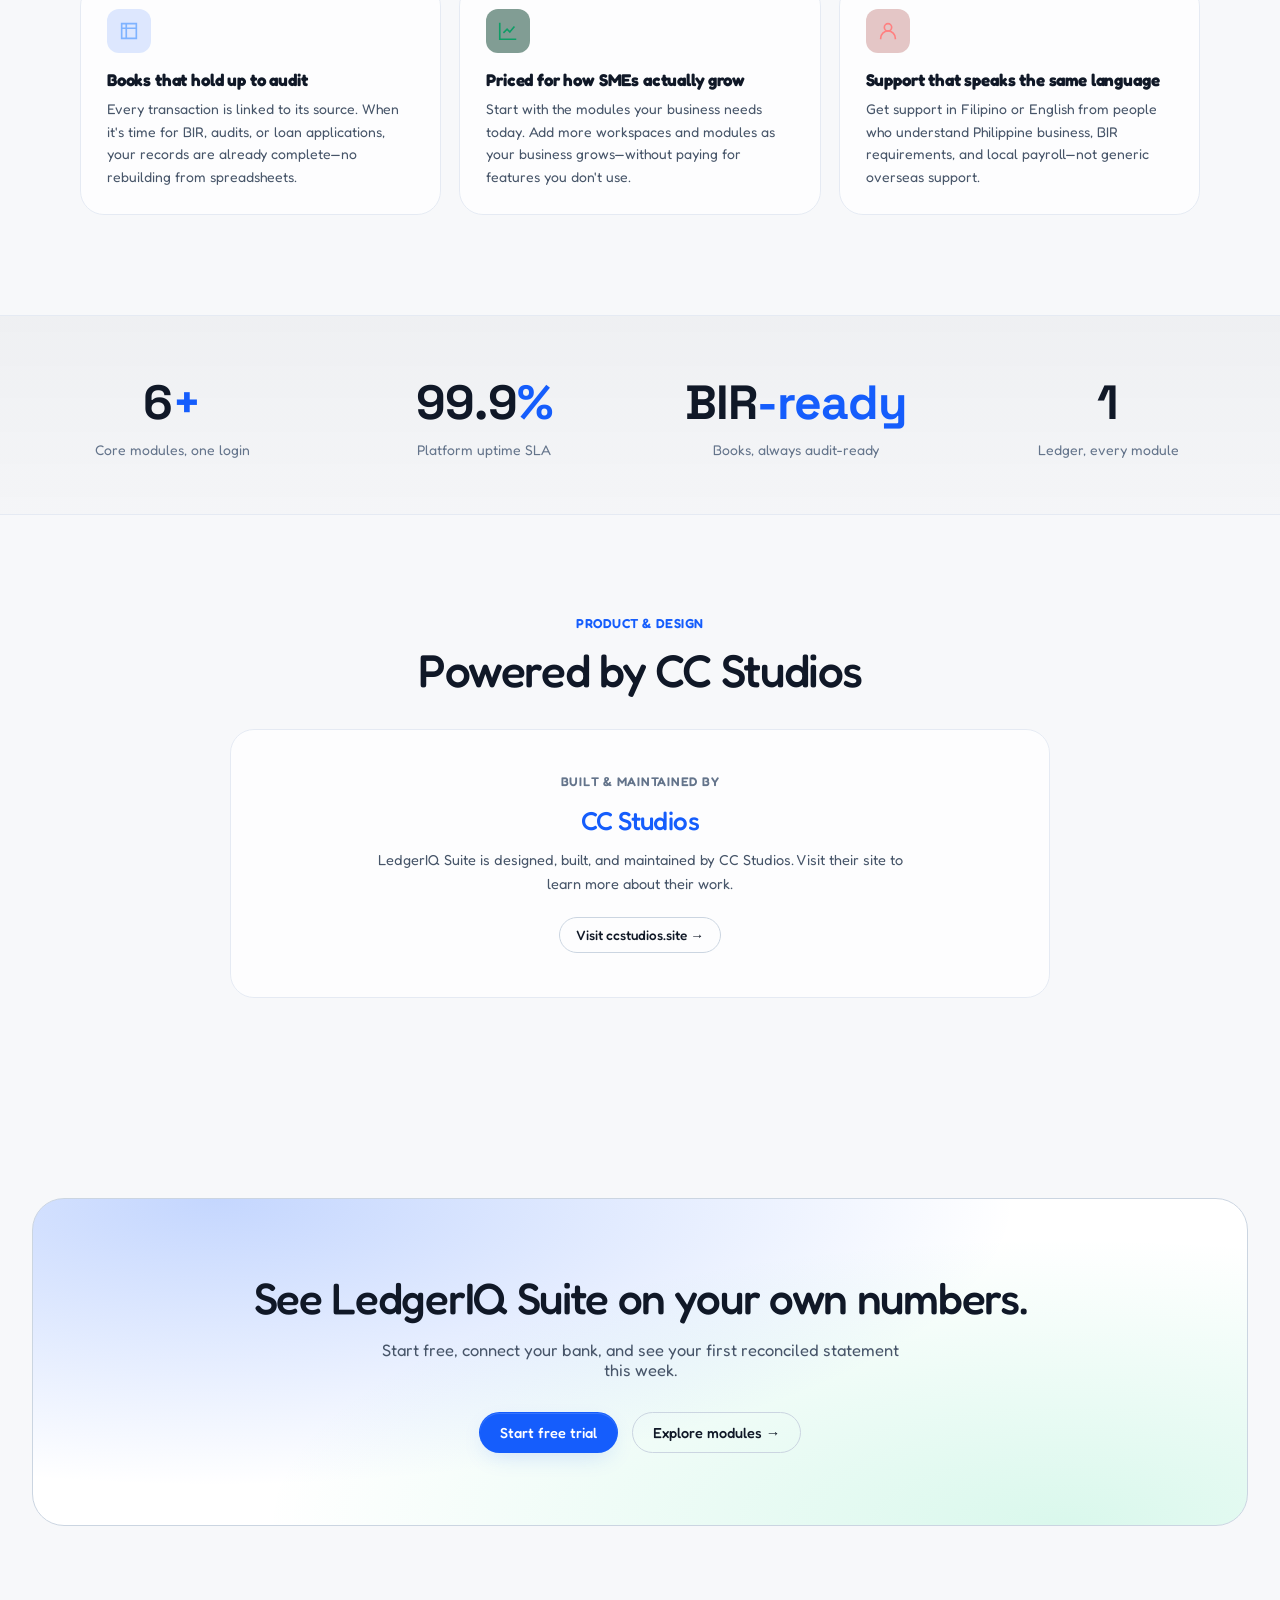
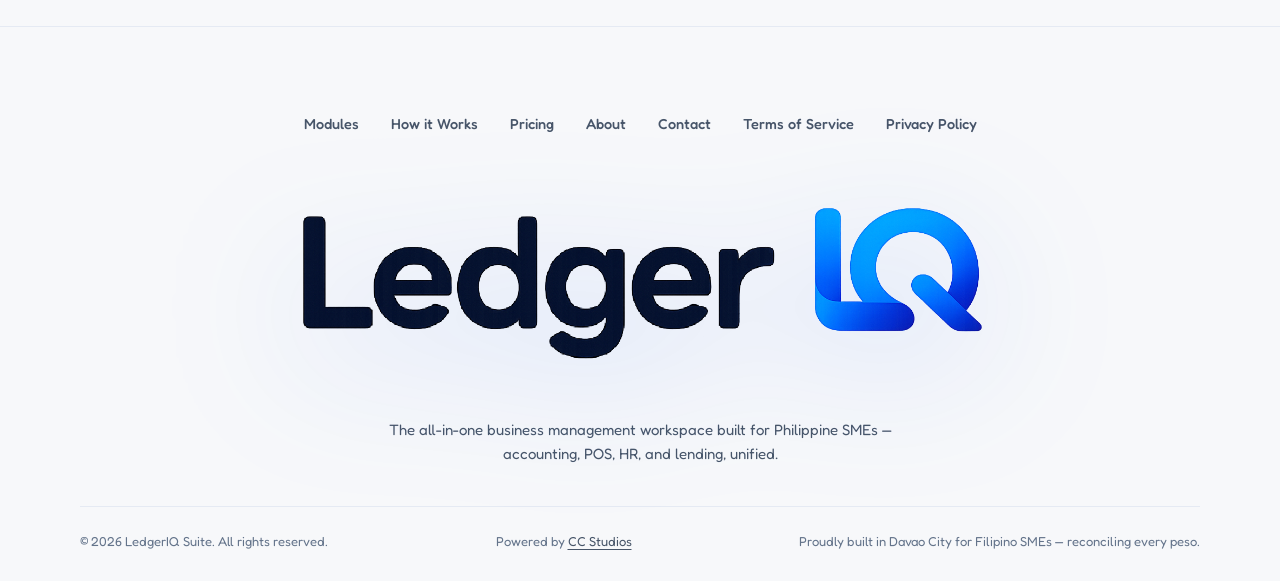
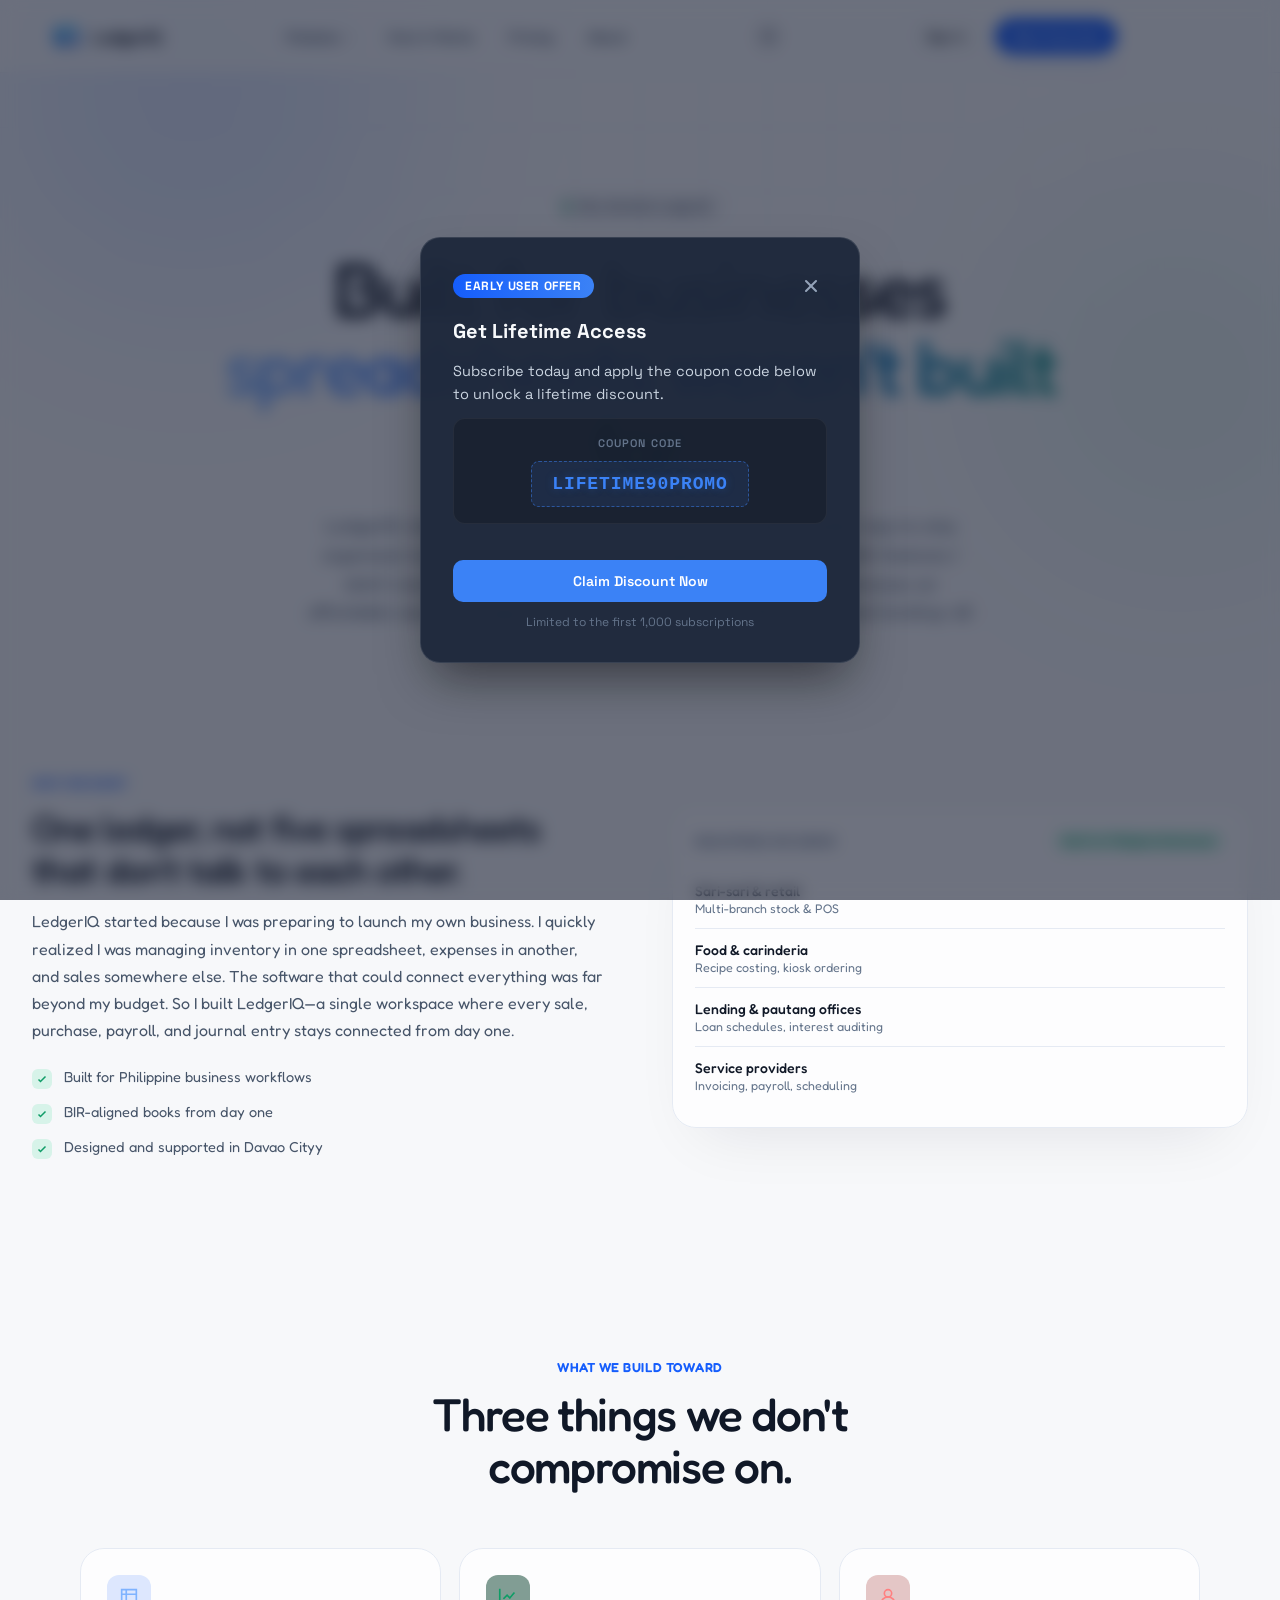
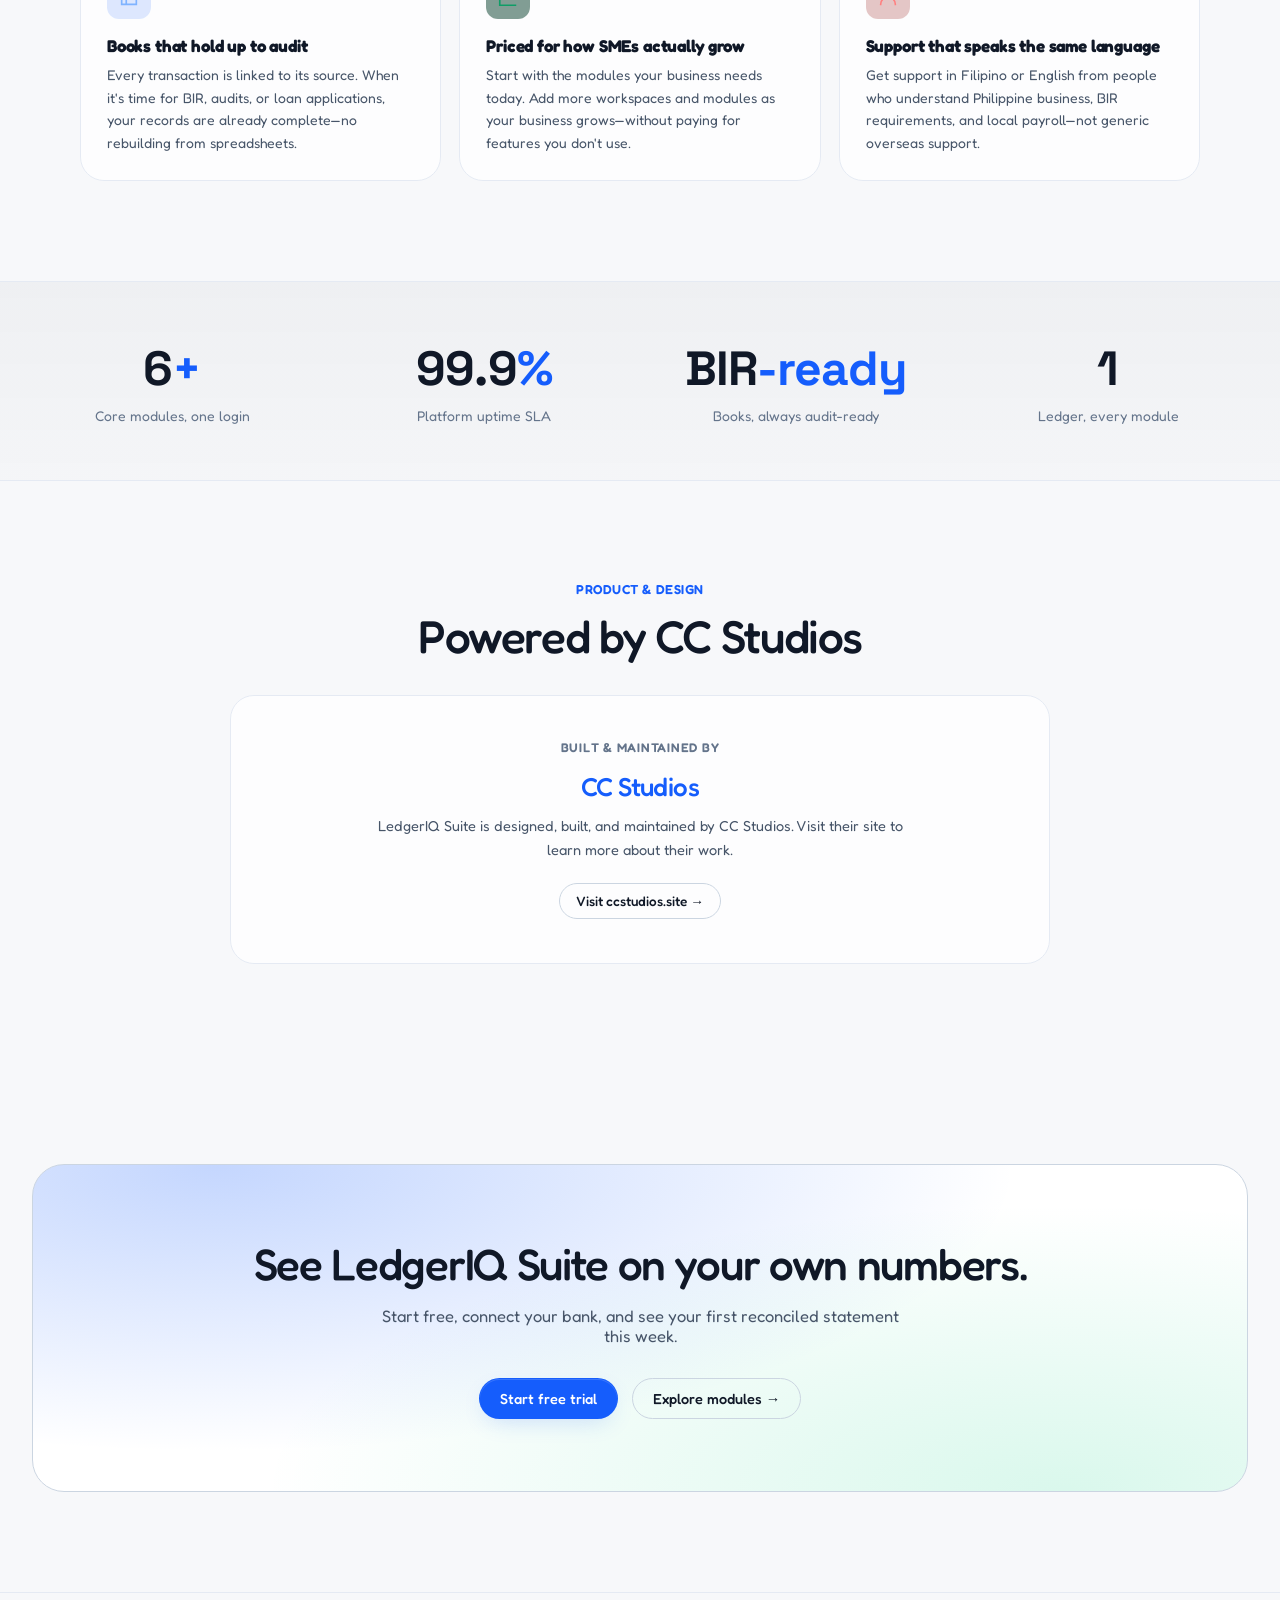
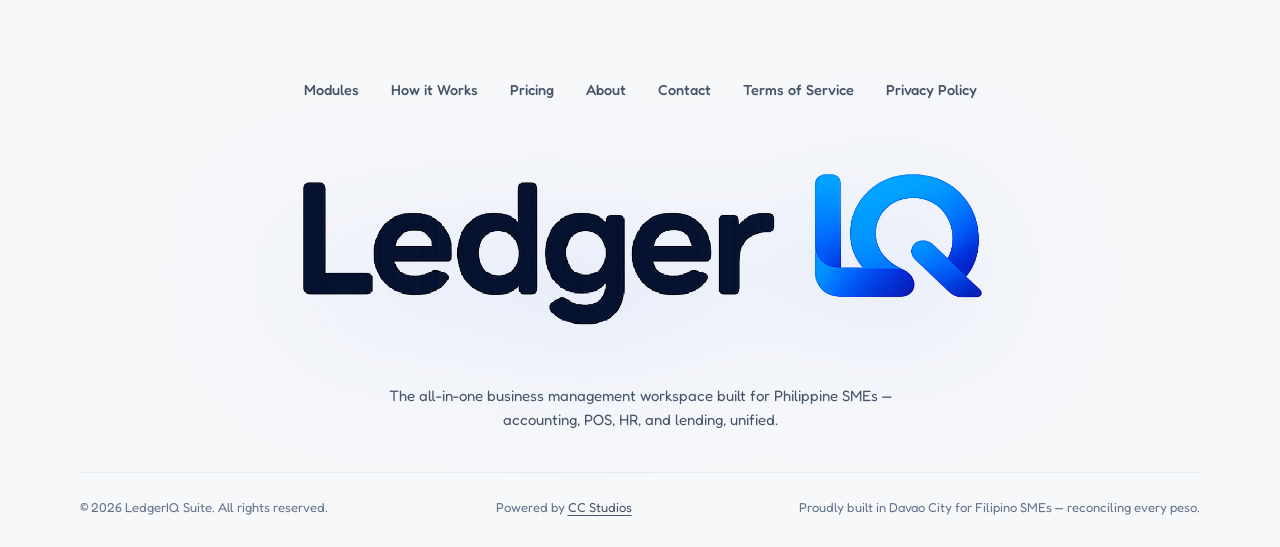
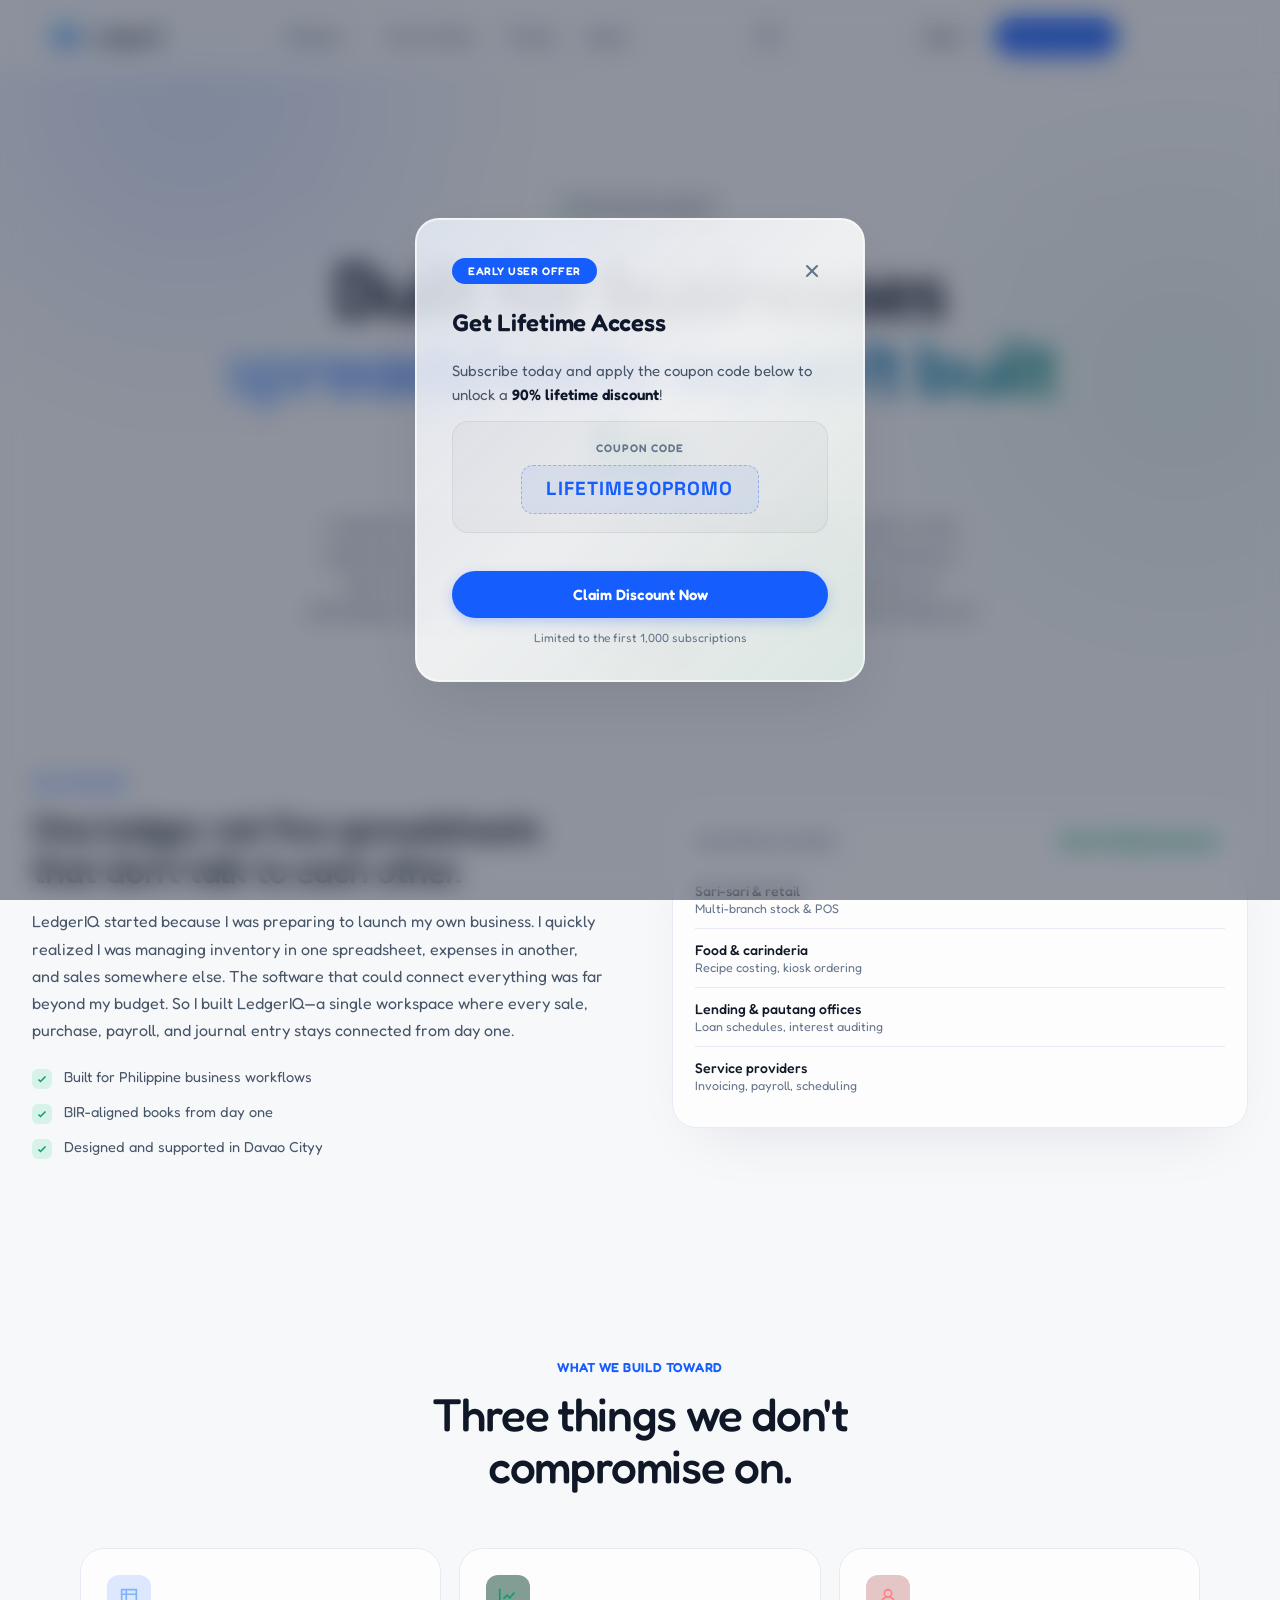
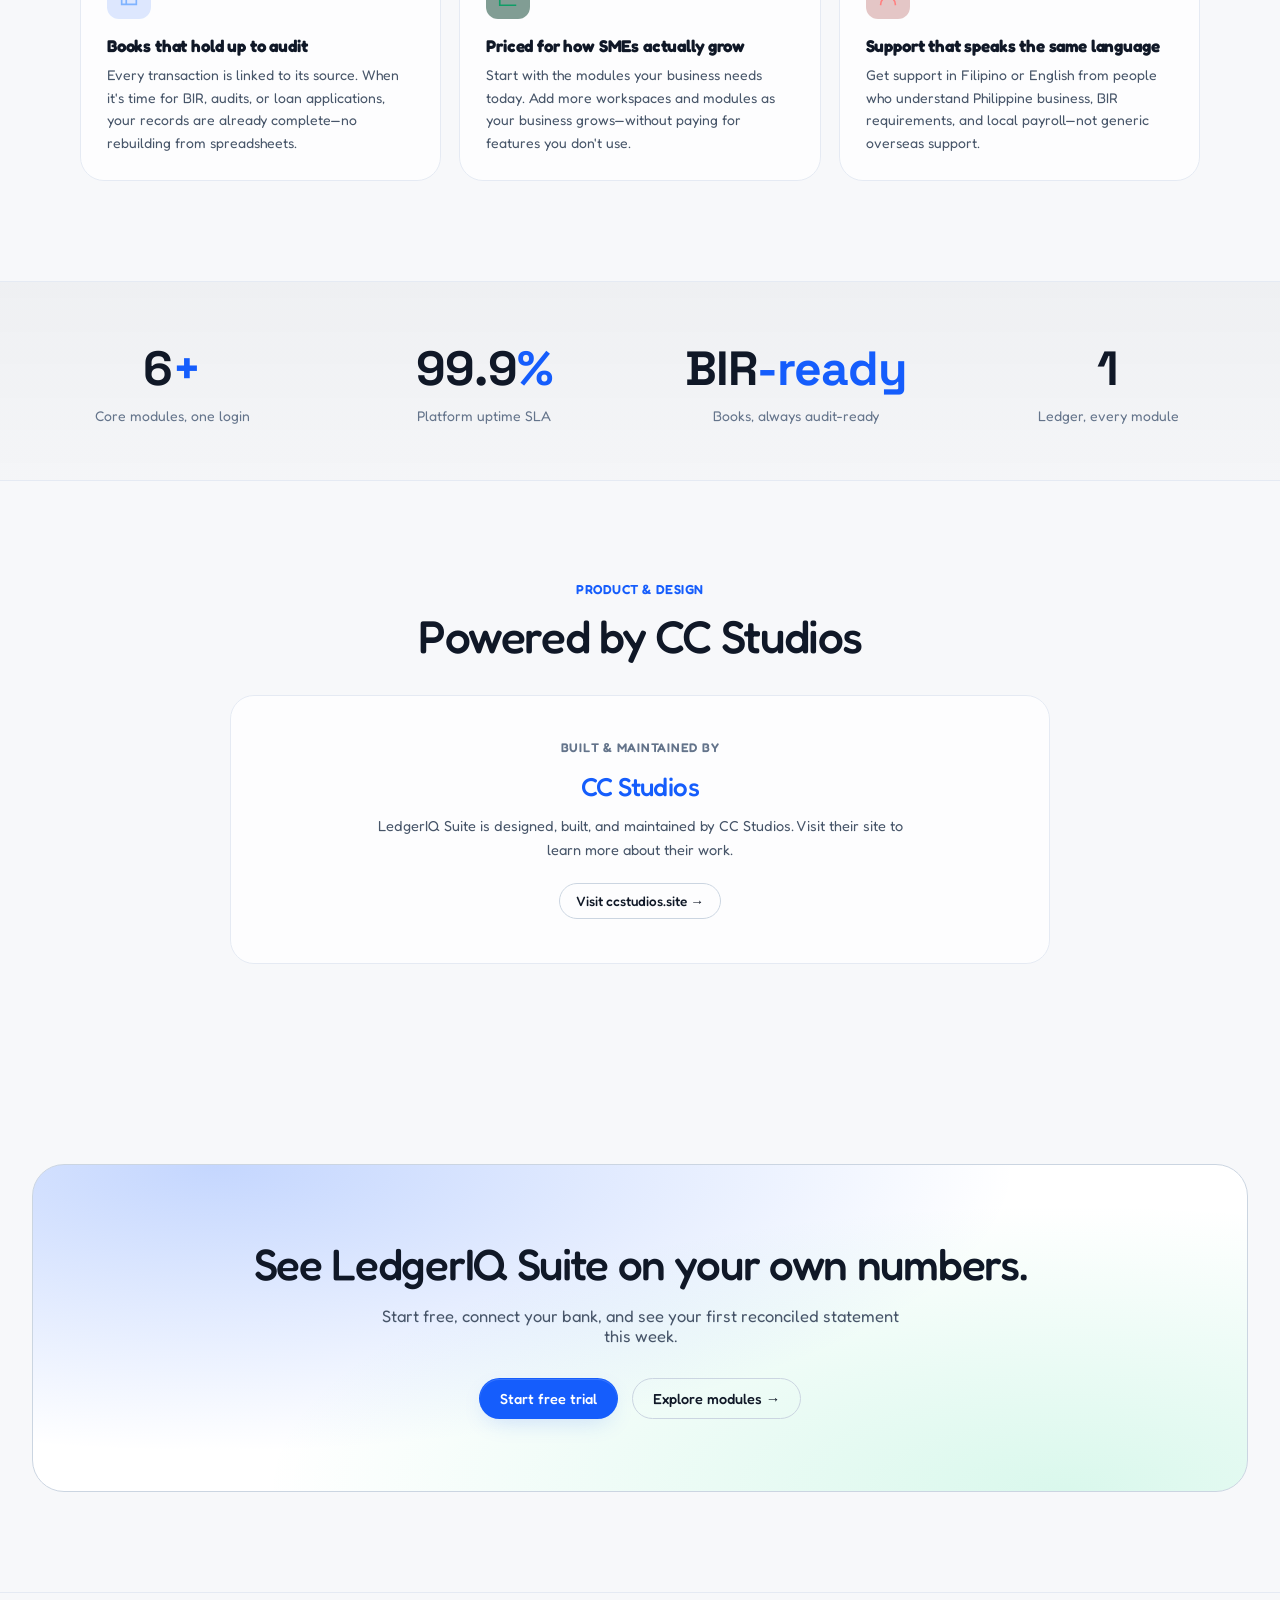
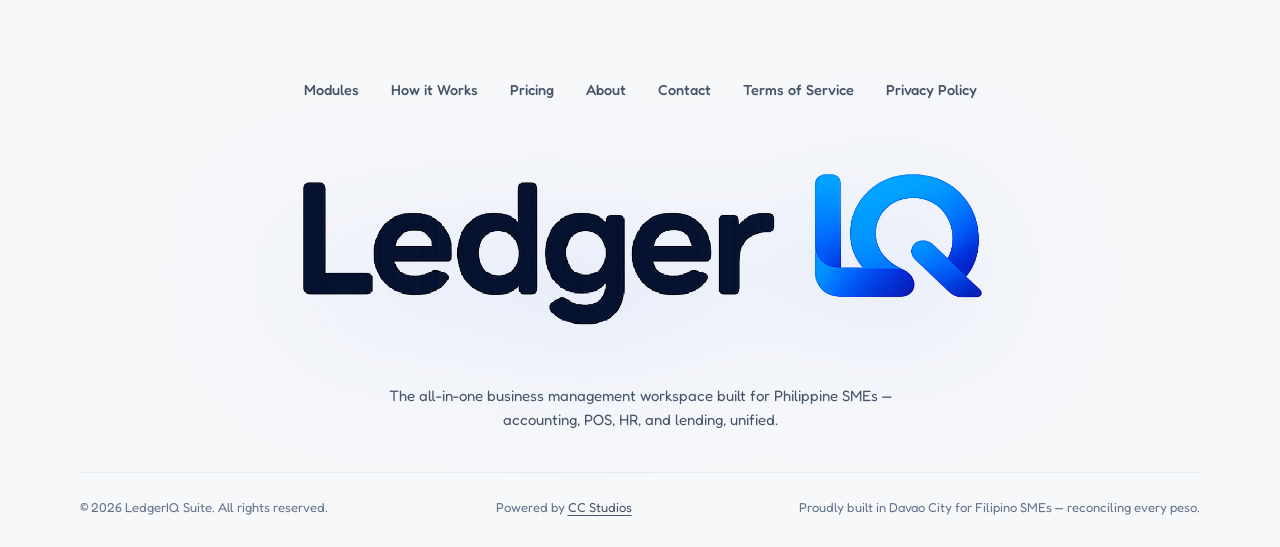
